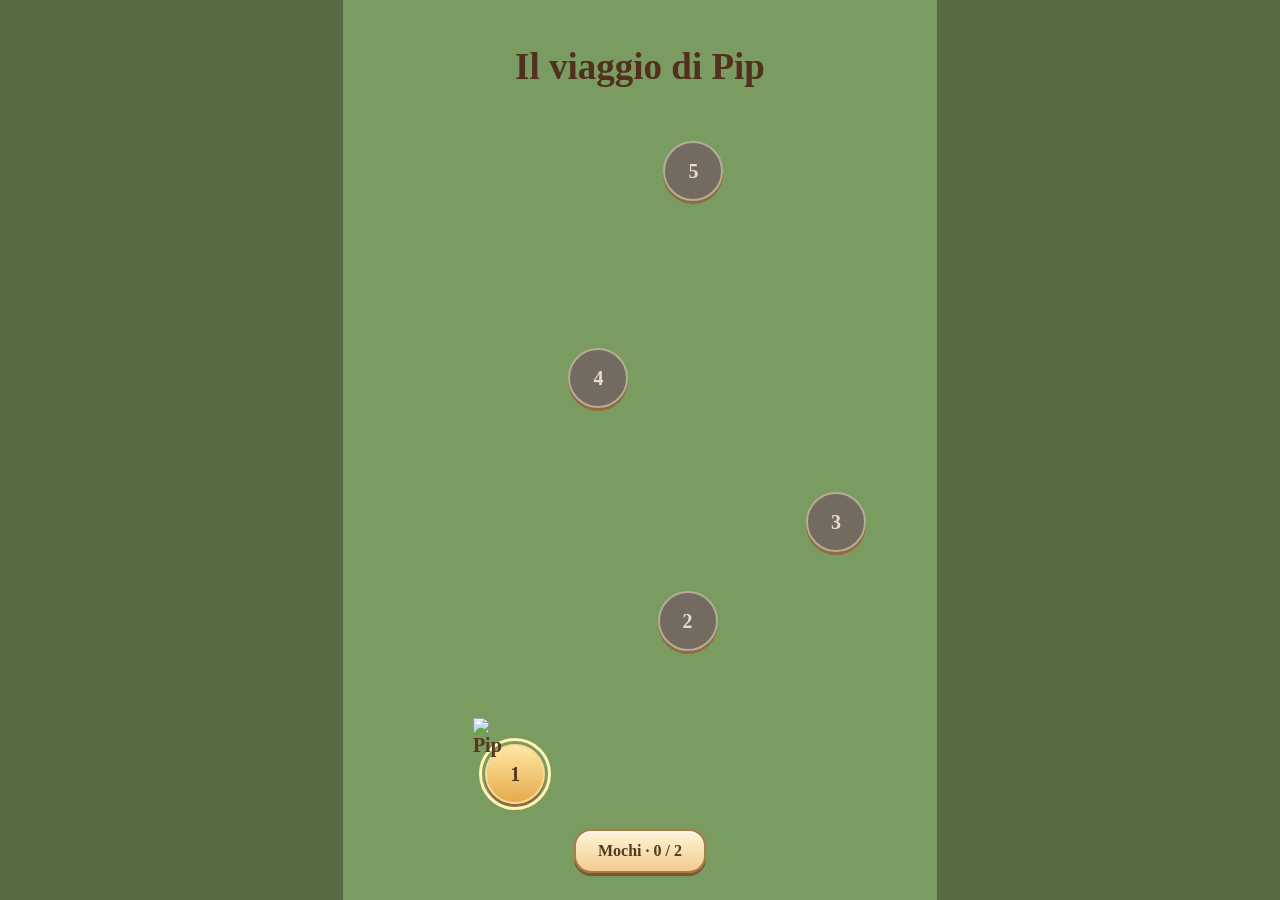
==== radura/index.html @ 98aa0af5 "La radura 0.0.1 – Gli amici di Pip, cinque incontri e aiuti gratuiti" ====
<!doctype html><html lang="it"><head><meta charset="utf-8"><meta name="viewport" content="width=device-width,initial-scale=1,viewport-fit=cover"><title>Mochi Escape · Gli amici di Pip</title><link rel="stylesheet" href="stage.css"></head>
<body><section id="home" aria-label="Schermata principale"><h1>Il viaggio di Pip</h1><div id="trail" aria-label="Livelli del Bosco"></div><button id="album" class="wood">Mochi · <span id="tally"></span></button></section>
<main id="stage" hidden><header><h1 id="stageTitle"></h1><p id="counter"></p><button id="support" class="wood" aria-label="Scegli un amico"></button></header>
<section class="field" aria-label="Il sentiero"><div id="board" role="group" aria-label="Tavoliere di sei righe e sei colonne"></div></section>
<section class="water"><div class="bench"><p id="message" role="status" aria-live="polite"></p><div id="pieces" aria-label="Pezzi disponibili"></div><button id="again" class="wood" hidden></button></div>
<nav id="actions"><button id="hint"><b>✧</b>Indizio</button><button id="restart"><b>↻</b>Riprova</button><button id="leave"><b>⌂</b>Esci</button></nav></section></main>
<dialog id="panel"><h2 id="panelTitle"></h2><div id="panelBody"></div><div id="panelActions"></div></dialog>
<script src="puzzle.js"></script><script src="stage.js"></script></body></html>
---- radura/stage.css ----
*{box-sizing:border-box}html,body{height:100%;margin:0}body{display:grid;place-items:center;background:#586b45 url(assets/sky.webp) center/cover no-repeat;color:#442f22;font-family:Georgia,serif;overscroll-behavior:none}button{font:inherit;color:inherit;cursor:pointer;touch-action:manipulation}button:focus-visible{outline:3px solid #fffbc4;outline-offset:2px}[hidden]{display:none!important}
#stage{width:min(100vw,66dvh);height:100dvh;display:grid;grid-template-rows:minmax(0,355fr) auto minmax(0,719fr);container-type:inline-size;overflow:hidden;isolation:isolate}header,.field,.water{background-size:100% 100%;background-repeat:no-repeat;position:relative}header{background-image:url(assets/sky.webp);display:flex;flex-direction:column;align-items:center;justify-content:center;gap:2px;padding-top:env(safe-area-inset-top)}
h1{width:67%;height:clamp(41px,10dvh,100px);margin:0;display:grid;place-items:center;padding-bottom:1.2dvh;background:url(assets/forestSign.webp) center/100% 100%;font-size:clamp(22px,7.4cqw,50px);line-height:1;color:#51301f}
#counter{margin:0;border-radius:22px;background:#fff0ceeb;padding:.35em .9em;box-shadow:0 2px 3px #64482a38;font-size:clamp(12px,3.6cqw,21px);font-weight:700}
.field{background-image:url(assets/field.webp);aspect-ratio:852/772}#board{position:absolute;left:12.85%;top:9.3%;width:74.3%;aspect-ratio:1;display:grid;grid-template-columns:repeat(6,1fr);grid-template-rows:repeat(6,1fr);gap:2px;touch-action:manipulation}
.cell{appearance:none;border:0;padding:0;border-radius:15%;background:linear-gradient(140deg,#7e9373,#677d5f);box-shadow:inset 0 1px 2px #485d45;position:relative}.cell[data-tile]{background-size:100% 100%;box-shadow:none}.cell.route{background:radial-gradient(ellipse,#e4df8a,#91a674 76%)}.cell.suggest{outline:2px dashed #fff4ab;outline-offset:-3px}.cell.gate{background-image:url(assets/forestGate.webp);background-size:contain;background-position:center;background-repeat:no-repeat}.gate::after{content:'';position:absolute;inset:43% 40%;border-radius:50%;box-shadow:0 0 8px 4px #fff2a4;animation:glow 1.6s ease-in-out infinite alternate}@keyframes glow{to{opacity:.15;transform:scale(.7)}}
#pip{pointer-events:none;position:absolute;z-index:2;object-fit:contain;transform-origin:50% 92%}.walking{transition:left .25s linear,top .25s linear}.water{background-image:url(assets/water.webp)}.bench{position:absolute;left:5%;right:5%;top:24%;height:31%;display:flex;flex-direction:column;align-items:center;justify-content:center;gap:.55dvh}#message{margin:0;min-height:1.2em;text-align:center;font-weight:bold;font-size:clamp(11px,3.55cqw,21px);line-height:1.1}
#pieces{display:flex;width:98%;justify-content:space-around;height:58%}.piece{display:grid;align-items:center;justify-content:center;width:29%;border:1px solid #c8945855;border-radius:16%;background:#fff2c959;padding:0}.piece[aria-pressed=true]{background:#fff4cc;box-shadow:inset 0 0 0 2px #a78446}.piece:disabled{opacity:.3}.shape{display:grid;gap:1px}.unit{width:clamp(11px,4.4cqw,26px);aspect-ratio:1;background-size:100% 100%}
#hint,#restart,#again{border:none;background:url(assets/creamButton.webp) center/100% 100% no-repeat;font-weight:bold;font-size:clamp(13px,3.7cqw,20px);padding:.65em 1.15em}#hint,#restart{position:absolute;bottom:max(6%,env(safe-area-inset-bottom));min-height:40px}#hint{left:15%}#restart{right:15%}#again{margin-top:.4em}
@media(prefers-reduced-motion:reduce){.gate::after{animation:none}.walking{transition:none}}
.water{margin-top:-1px}
body{font-family:Georgia,"Times New Roman",serif}.wood,#actions button{background:linear-gradient(#fff5d8,#f1cc8f);border:2px solid #a77c47;border-radius:17px;box-shadow:inset 0 2px #fff8e8,0 3px #795639;color:#56381f;font-weight:bold}
#home{width:min(100vw,66dvh);height:100dvh;position:relative;isolation:isolate;overflow:hidden;background:#7b9c60 url(assets/journey.webp) center bottom / 125% 230% no-repeat;display:grid;justify-items:center;align-content:start}
#home h1{position:absolute;top:3%;font-size:clamp(20px,6.4vw,37px);white-space:nowrap}
#trail{position:absolute;inset:14% 0 13%}.stop{position:absolute;transform:translate(-50%,-50%);width:clamp(42px,12vw,60px);aspect-ratio:1;border:2px solid #f9d993;border-radius:50%;background:linear-gradient(#ffe7a2,#e6aa4c);color:#57351e;font-weight:bold;box-shadow:0 3px #92693f;font-size:20px}.stop:disabled{color:#e8decb;background:#736a60;border-color:#b6ac98}.stop.current{outline:3px solid #fff3b6;outline-offset:3px}.stop img{position:absolute;right:74%;bottom:5%;height:145%;pointer-events:none}#album{position:absolute;bottom:max(3%,env(safe-area-inset-bottom));padding:11px 22px}
#pieces{height:auto;align-items:center;justify-content:center;gap:5cqw}.piece{width:min(17cqw,9.4dvh);height:auto;aspect-ratio:1;border-radius:22%;border:1.5px solid #bd945b;box-shadow:0 2px #a5794f7a}.unit{width:clamp(10px,4.05cqw,25px)}.bench{top:23%;height:33%}#message:empty{display:none}#message:not(:empty){position:absolute;bottom:105%;background:#fff1d7f5;padding:4px 11px;border-radius:12px;font-size:clamp(12px,3.4cqw,18px);max-width:100%}#actions{position:absolute;left:0;right:0;bottom:max(3%,env(safe-area-inset-bottom));display:flex;gap:4.8cqw;justify-content:center}
#actions button{position:static;padding:2px;width:clamp(45px,min(15cqw,9dvh),72px);aspect-ratio:1;font-size:clamp(11px,3.2cqw,16px);display:grid;place-content:center;justify-items:center;gap:1px}#actions b{font-size:1.6em;line-height:1}
#support{position:absolute;right:2%;top:8%;min-width:42px;min-height:42px;padding:3px;font-size:21px}#support img{width:35px;height:35px;vertical-align:middle}.friend{position:absolute;pointer-events:none;z-index:2;transition:left .25s,top .25s}.enterPortal{animation:enter .34s ease-in forwards}@keyframes enter{to{opacity:0;scale:.25}}
dialog{width:min(88vw,390px);max-height:83dvh;overflow:auto;border:2px solid #b88e57;border-radius:24px;padding:19px;background:linear-gradient(145deg,#fff6df,#f6e1bc);color:#56381f;box-shadow:0 8px 30px #2c251f55}dialog::backdrop{background:#25241e70}dialog h2{text-align:center;margin:0 0 14px;font-size:clamp(18px,5.5vw,26px)}dialog p{line-height:1.35;margin:8px 0;text-align:center}#panelActions{display:flex;justify-content:center;flex-wrap:wrap;gap:8px;margin-top:14px}#panelActions button,#again{padding:9px 14px}.friendCard{width:100%;text-align:left;display:grid;grid-template-columns:66px 1fr;align-items:center;gap:10px;margin:7px 0;padding:7px;background:#fff3d8;border:1px solid #ccac76;border-radius:16px}.friendCard img{width:66px}.friendCard:disabled img{filter:grayscale(.95);opacity:.65}.friendCard strong,.friendCard small{display:block}.friendCard small{margin-top:3px}.friendCard[aria-pressed=true]{outline:2px solid #80975b}
#home{background-size:125% 174%}#trail{inset:0;pointer-events:none}#trail button{pointer-events:auto}
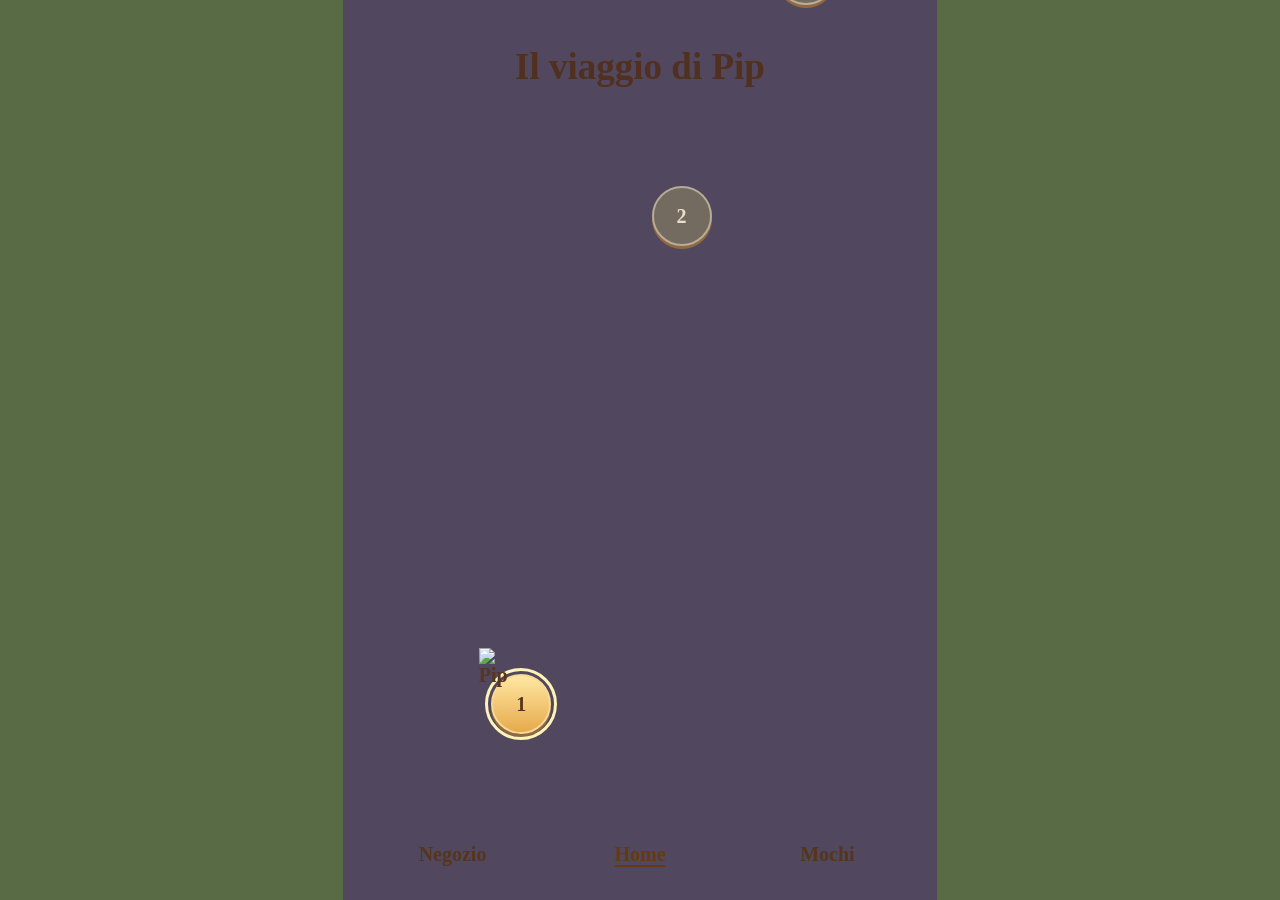
==== commit 5833d767: "Mochi Escape 0.0.2 – tre mondi, collezione, negozio e posa con anteprima touch" ====
--- a/radura/index.html
+++ b/radura/index.html
@@ -1,8 +1,8 @@
 <!doctype html><html lang="it"><head><meta charset="utf-8"><meta name="viewport" content="width=device-width,initial-scale=1,viewport-fit=cover"><title>Mochi Escape · Gli amici di Pip</title><link rel="stylesheet" href="stage.css"></head>
-<body><section id="home" aria-label="Schermata principale"><h1>Il viaggio di Pip</h1><div id="trail" aria-label="Livelli del Bosco"></div><button id="album" class="wood">Mochi · <span id="tally"></span></button></section>
+<body><section id="home" aria-label="Schermata principale"><h1>Il viaggio di Pip</h1><div id="scrollMap" aria-label="Percorso dei tre mondi"><div id="trail"></div></div><section id="room" hidden><h2 id="roomTitle"></h2><div id="roomContent"></div></section><nav id="tabs" aria-label="Menu principale"><button id="shopTab">Negozio</button><button id="homeTab">Home</button><button id="album">Mochi</button></nav></section>
 <main id="stage" hidden><header><h1 id="stageTitle"></h1><p id="counter"></p><button id="support" class="wood" aria-label="Scegli un amico"></button></header>
 <section class="field" aria-label="Il sentiero"><div id="board" role="group" aria-label="Tavoliere di sei righe e sei colonne"></div></section>
 <section class="water"><div class="bench"><p id="message" role="status" aria-live="polite"></p><div id="pieces" aria-label="Pezzi disponibili"></div><button id="again" class="wood" hidden></button></div>
 <nav id="actions"><button id="hint"><b>✧</b>Indizio</button><button id="restart"><b>↻</b>Riprova</button><button id="leave"><b>⌂</b>Esci</button></nav></section></main>
-<dialog id="panel"><h2 id="panelTitle"></h2><div id="panelBody"></div><div id="panelActions"></div></dialog>
+<div id="dragGhost" hidden></div><dialog id="panel"><h2 id="panelTitle"></h2><div id="panelBody"></div><div id="panelActions"></div></dialog>
 <script src="puzzle.js"></script><script src="stage.js"></script></body></html>
--- a/radura/stage.css
+++ b/radura/stage.css
@@ -18,3 +18,23 @@
 #support{position:absolute;right:2%;top:8%;min-width:42px;min-height:42px;padding:3px;font-size:21px}#support img{width:35px;height:35px;vertical-align:middle}.friend{position:absolute;pointer-events:none;z-index:2;transition:left .25s,top .25s}.enterPortal{animation:enter .34s ease-in forwards}@keyframes enter{to{opacity:0;scale:.25}}
 dialog{width:min(88vw,390px);max-height:83dvh;overflow:auto;border:2px solid #b88e57;border-radius:24px;padding:19px;background:linear-gradient(145deg,#fff6df,#f6e1bc);color:#56381f;box-shadow:0 8px 30px #2c251f55}dialog::backdrop{background:#25241e70}dialog h2{text-align:center;margin:0 0 14px;font-size:clamp(18px,5.5vw,26px)}dialog p{line-height:1.35;margin:8px 0;text-align:center}#panelActions{display:flex;justify-content:center;flex-wrap:wrap;gap:8px;margin-top:14px}#panelActions button,#again{padding:9px 14px}.friendCard{width:100%;text-align:left;display:grid;grid-template-columns:66px 1fr;align-items:center;gap:10px;margin:7px 0;padding:7px;background:#fff3d8;border:1px solid #ccac76;border-radius:16px}.friendCard img{width:66px}.friendCard:disabled img{filter:grayscale(.95);opacity:.65}.friendCard strong,.friendCard small{display:block}.friendCard small{margin-top:3px}.friendCard[aria-pressed=true]{outline:2px solid #80975b}
 #home{background-size:125% 174%}#trail{inset:0;pointer-events:none}#trail button{pointer-events:auto}
+#home{background:#51485f url(assets/sky.webp) center/cover}#home h1{z-index:2;pointer-events:none}#scrollMap{position:absolute;inset:0;overflow-y:auto;overflow-x:hidden;overscroll-behavior:contain;scrollbar-width:none}#trail{position:relative;width:100%;height:max(210dvh,300cqw);background:url(assets/journey.webp) center/100% 100% no-repeat}#tabs{position:absolute;z-index:3;bottom:max(1.4dvh,env(safe-area-inset-bottom));inset-inline:3%;display:grid;grid-template-columns:repeat(3,1fr);gap:4px}
+#tabs button,#tabs #album{position:static;min-height:clamp(44px,7.4dvh,66px);padding:4px;background:url(assets/creamButton.webp) center/100% 100% no-repeat;color:#55351c;border:0;box-shadow:none;border-radius:15px;font-weight:bold;font-size:clamp(14px,4vw,20px)}#tabs button[aria-current=page]{filter:sepia(.45) saturate(2);text-decoration:underline;text-underline-offset:4px}
+#room{position:absolute;inset:18% 5% 13%;padding:clamp(12px,3dvh,25px);border-radius:25px;background:linear-gradient(150deg,#fff5deef,#eed8b3f2);box-shadow:0 3px 7px #53442a66;overflow:auto;align-self:start;max-height:68dvh}#room h2{text-align:center;font-size:clamp(16px,4.6vw,24px);margin:0 0 10px}#roomContent p{text-align:center;font-size:14px}#room .friendCard{min-height:clamp(65px,12dvh,105px)}#room .friendCard img{max-height:9.5dvh;object-fit:contain}#roomContent button:disabled{color:#695a4b}
+.skin.honey img,body[data-look=honey] #pip,body[data-look=honey] .current img{filter:sepia(.38) saturate(1.3)}.skin.moon img,body[data-look=moon] #pip,body[data-look=moon] .current img{filter:saturate(.65) hue-rotate(265deg)}
+#pip{left:0;top:0;transform:translate3d(var(--x,0),var(--y,0),0) scaleX(var(--turn,1));will-change:transform}.walking{transition:transform .26s linear}
+#dragGhost{position:fixed;left:0;top:0;pointer-events:none;z-index:10;will-change:transform;opacity:.88}#dragGhost .unit{width:var(--unit)}.cell.preview{outline:2px solid #fff6ad;outline-offset:-2px;box-shadow:inset 0 0 10px #fff6a0}
+#stage:is([data-biome=snow],[data-biome=stars]){background:url(assets/snowScene.webp) center/cover}
+#stage[data-biome=stars]{background-image:url(assets/starsScene.webp)}
+#stage:is([data-biome=snow],[data-biome=stars]) :is(header,.water){background:none}
+#stage[data-biome=snow] .field{background:url(assets/snowFrame.webp) center/90% 100% no-repeat}
+#stage[data-biome=stars] .field{background:url(assets/starsFrame.webp) center/90% 100% no-repeat}
+#stage:is([data-biome=snow],[data-biome=stars]) #board{top:10.4%;width:72%;left:14%;border-radius:8px;background:#3c4357}
+#stage[data-biome=snow] .cell:not([data-tile]){background:linear-gradient(140deg,#727f96,#536078)}
+#stage[data-biome=stars] .cell:not([data-tile]){background:linear-gradient(140deg,#736181,#514664)}
+#stage[data-biome=snow] .cell.gate{background:#5a697d url(assets/snowGate.webp) center/contain no-repeat}
+#stage[data-biome=stars] .cell.gate{background:#564363 url(assets/starsGate.webp) center/contain no-repeat}
+#stage:is([data-biome=snow],[data-biome=stars]) .bench{background:linear-gradient(#fff1d9,#dec19f);border:2px solid #eeddbf;border-radius:18px;box-shadow:0 3px #8d7057}
+#stage[data-biome=snow] .piece .unit{background-image:url(assets/iceTile.webp)!important}
+#stage[data-biome=stars] .piece .unit{background-image:url(assets/starTile.webp)!important}
+@media(prefers-reduced-motion:reduce){#pip.walking,.friend{transition:none}}
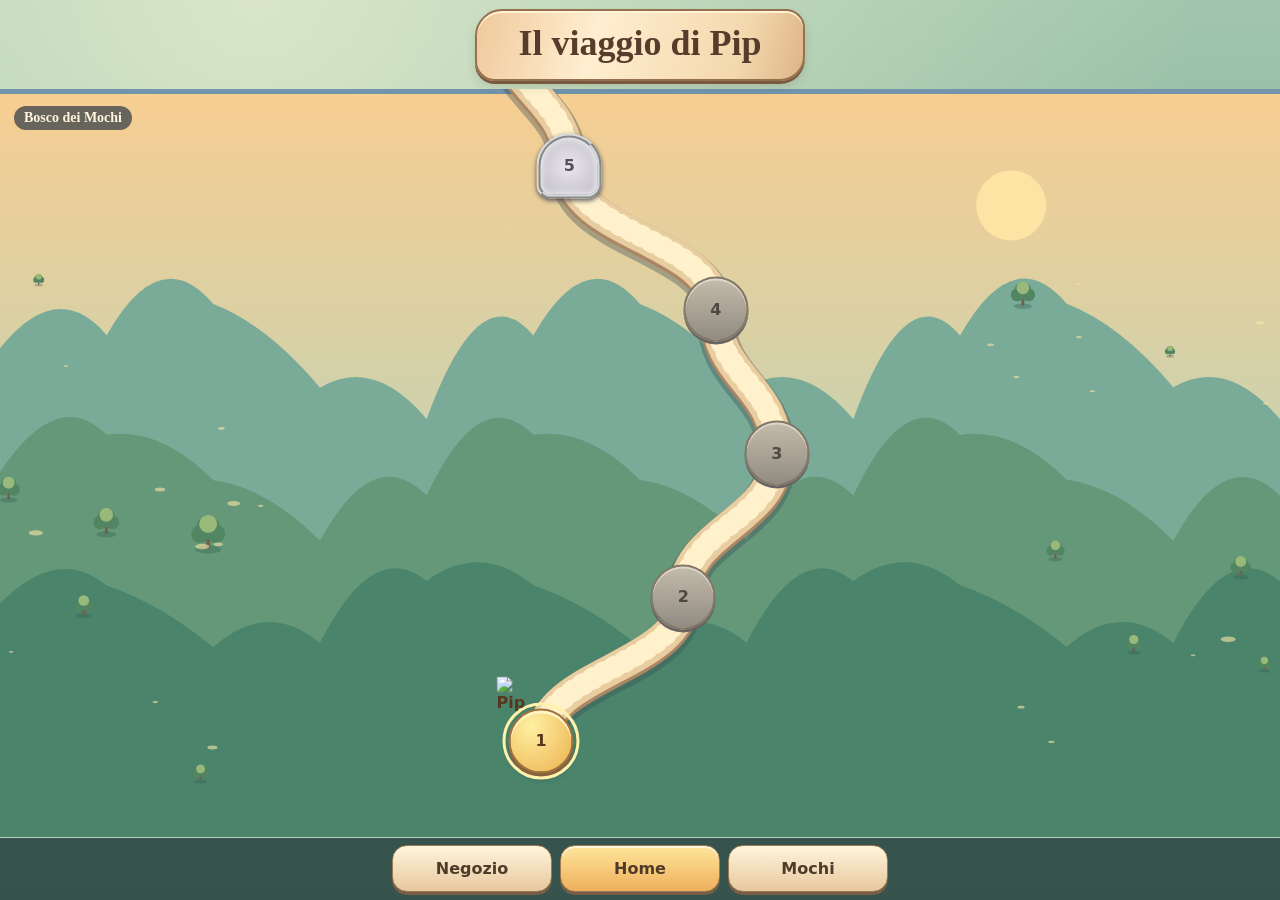
==== commit 71c16086: "Rebuild the journey with responsive terrain, directional turns and result dialogs" ====
--- a/radura/index.html
+++ b/radura/index.html
@@ -1,8 +1,9 @@
 <!doctype html><html lang="it"><head><meta charset="utf-8"><meta name="viewport" content="width=device-width,initial-scale=1,viewport-fit=cover"><title>Mochi Escape · Gli amici di Pip</title><link rel="stylesheet" href="stage.css"></head>
 <body><section id="home" aria-label="Schermata principale"><h1>Il viaggio di Pip</h1><div id="scrollMap" aria-label="Percorso dei tre mondi"><div id="trail"></div></div><section id="room" hidden><h2 id="roomTitle"></h2><div id="roomContent"></div></section><nav id="tabs" aria-label="Menu principale"><button id="shopTab">Negozio</button><button id="homeTab">Home</button><button id="album">Mochi</button></nav></section>
-<main id="stage" hidden><header><h1 id="stageTitle"></h1><p id="counter"></p><button id="support" class="wood" aria-label="Scegli un amico"></button></header>
+<main id="stage" hidden><div id="scene" aria-hidden="true"></div><header><h1 id="stageTitle"></h1><p id="counter"></p><button id="support" class="wood" aria-label="Scegli un amico"></button></header>
 <section class="field" aria-label="Il sentiero"><div id="board" role="group" aria-label="Tavoliere di sei righe e sei colonne"></div></section>
 <section class="water"><div class="bench"><p id="message" role="status" aria-live="polite"></p><div id="pieces" aria-label="Pezzi disponibili"></div><button id="again" class="wood" hidden></button></div>
 <nav id="actions"><button id="hint"><b>✧</b>Indizio</button><button id="restart"><b>↻</b>Riprova</button><button id="leave"><b>⌂</b>Esci</button></nav></section></main>
 <div id="dragGhost" hidden></div><dialog id="panel"><h2 id="panelTitle"></h2><div id="panelBody"></div><div id="panelActions"></div></dialog>
-<script src="puzzle.js"></script><script src="stage.js"></script></body></html>
+<script src="puzzle.js"></script><script src="voyage.js"></script><script src="stage.js"></script></body></html>
+
--- a/radura/stage.css
+++ b/radura/stage.css
@@ -1,40 +1,20 @@
-*{box-sizing:border-box}html,body{height:100%;margin:0}body{display:grid;place-items:center;background:#586b45 url(assets/sky.webp) center/cover no-repeat;color:#442f22;font-family:Georgia,serif;overscroll-behavior:none}button{font:inherit;color:inherit;cursor:pointer;touch-action:manipulation}button:focus-visible{outline:3px solid #fffbc4;outline-offset:2px}[hidden]{display:none!important}
-#stage{width:min(100vw,66dvh);height:100dvh;display:grid;grid-template-rows:minmax(0,355fr) auto minmax(0,719fr);container-type:inline-size;overflow:hidden;isolation:isolate}header,.field,.water{background-size:100% 100%;background-repeat:no-repeat;position:relative}header{background-image:url(assets/sky.webp);display:flex;flex-direction:column;align-items:center;justify-content:center;gap:2px;padding-top:env(safe-area-inset-top)}
-h1{width:67%;height:clamp(41px,10dvh,100px);margin:0;display:grid;place-items:center;padding-bottom:1.2dvh;background:url(assets/forestSign.webp) center/100% 100%;font-size:clamp(22px,7.4cqw,50px);line-height:1;color:#51301f}
-#counter{margin:0;border-radius:22px;background:#fff0ceeb;padding:.35em .9em;box-shadow:0 2px 3px #64482a38;font-size:clamp(12px,3.6cqw,21px);font-weight:700}
-.field{background-image:url(assets/field.webp);aspect-ratio:852/772}#board{position:absolute;left:12.85%;top:9.3%;width:74.3%;aspect-ratio:1;display:grid;grid-template-columns:repeat(6,1fr);grid-template-rows:repeat(6,1fr);gap:2px;touch-action:manipulation}
-.cell{appearance:none;border:0;padding:0;border-radius:15%;background:linear-gradient(140deg,#7e9373,#677d5f);box-shadow:inset 0 1px 2px #485d45;position:relative}.cell[data-tile]{background-size:100% 100%;box-shadow:none}.cell.route{background:radial-gradient(ellipse,#e4df8a,#91a674 76%)}.cell.suggest{outline:2px dashed #fff4ab;outline-offset:-3px}.cell.gate{background-image:url(assets/forestGate.webp);background-size:contain;background-position:center;background-repeat:no-repeat}.gate::after{content:'';position:absolute;inset:43% 40%;border-radius:50%;box-shadow:0 0 8px 4px #fff2a4;animation:glow 1.6s ease-in-out infinite alternate}@keyframes glow{to{opacity:.15;transform:scale(.7)}}
-#pip{pointer-events:none;position:absolute;z-index:2;object-fit:contain;transform-origin:50% 92%}.walking{transition:left .25s linear,top .25s linear}.water{background-image:url(assets/water.webp)}.bench{position:absolute;left:5%;right:5%;top:24%;height:31%;display:flex;flex-direction:column;align-items:center;justify-content:center;gap:.55dvh}#message{margin:0;min-height:1.2em;text-align:center;font-weight:bold;font-size:clamp(11px,3.55cqw,21px);line-height:1.1}
-#pieces{display:flex;width:98%;justify-content:space-around;height:58%}.piece{display:grid;align-items:center;justify-content:center;width:29%;border:1px solid #c8945855;border-radius:16%;background:#fff2c959;padding:0}.piece[aria-pressed=true]{background:#fff4cc;box-shadow:inset 0 0 0 2px #a78446}.piece:disabled{opacity:.3}.shape{display:grid;gap:1px}.unit{width:clamp(11px,4.4cqw,26px);aspect-ratio:1;background-size:100% 100%}
-#hint,#restart,#again{border:none;background:url(assets/creamButton.webp) center/100% 100% no-repeat;font-weight:bold;font-size:clamp(13px,3.7cqw,20px);padding:.65em 1.15em}#hint,#restart{position:absolute;bottom:max(6%,env(safe-area-inset-bottom));min-height:40px}#hint{left:15%}#restart{right:15%}#again{margin-top:.4em}
-@media(prefers-reduced-motion:reduce){.gate::after{animation:none}.walking{transition:none}}
-.water{margin-top:-1px}
-body{font-family:Georgia,"Times New Roman",serif}.wood,#actions button{background:linear-gradient(#fff5d8,#f1cc8f);border:2px solid #a77c47;border-radius:17px;box-shadow:inset 0 2px #fff8e8,0 3px #795639;color:#56381f;font-weight:bold}
-#home{width:min(100vw,66dvh);height:100dvh;position:relative;isolation:isolate;overflow:hidden;background:#7b9c60 url(assets/journey.webp) center bottom / 125% 230% no-repeat;display:grid;justify-items:center;align-content:start}
-#home h1{position:absolute;top:3%;font-size:clamp(20px,6.4vw,37px);white-space:nowrap}
-#trail{position:absolute;inset:14% 0 13%}.stop{position:absolute;transform:translate(-50%,-50%);width:clamp(42px,12vw,60px);aspect-ratio:1;border:2px solid #f9d993;border-radius:50%;background:linear-gradient(#ffe7a2,#e6aa4c);color:#57351e;font-weight:bold;box-shadow:0 3px #92693f;font-size:20px}.stop:disabled{color:#e8decb;background:#736a60;border-color:#b6ac98}.stop.current{outline:3px solid #fff3b6;outline-offset:3px}.stop img{position:absolute;right:74%;bottom:5%;height:145%;pointer-events:none}#album{position:absolute;bottom:max(3%,env(safe-area-inset-bottom));padding:11px 22px}
-#pieces{height:auto;align-items:center;justify-content:center;gap:5cqw}.piece{width:min(17cqw,9.4dvh);height:auto;aspect-ratio:1;border-radius:22%;border:1.5px solid #bd945b;box-shadow:0 2px #a5794f7a}.unit{width:clamp(10px,4.05cqw,25px)}.bench{top:23%;height:33%}#message:empty{display:none}#message:not(:empty){position:absolute;bottom:105%;background:#fff1d7f5;padding:4px 11px;border-radius:12px;font-size:clamp(12px,3.4cqw,18px);max-width:100%}#actions{position:absolute;left:0;right:0;bottom:max(3%,env(safe-area-inset-bottom));display:flex;gap:4.8cqw;justify-content:center}
-#actions button{position:static;padding:2px;width:clamp(45px,min(15cqw,9dvh),72px);aspect-ratio:1;font-size:clamp(11px,3.2cqw,16px);display:grid;place-content:center;justify-items:center;gap:1px}#actions b{font-size:1.6em;line-height:1}
-#support{position:absolute;right:2%;top:8%;min-width:42px;min-height:42px;padding:3px;font-size:21px}#support img{width:35px;height:35px;vertical-align:middle}.friend{position:absolute;pointer-events:none;z-index:2;transition:left .25s,top .25s}.enterPortal{animation:enter .34s ease-in forwards}@keyframes enter{to{opacity:0;scale:.25}}
-dialog{width:min(88vw,390px);max-height:83dvh;overflow:auto;border:2px solid #b88e57;border-radius:24px;padding:19px;background:linear-gradient(145deg,#fff6df,#f6e1bc);color:#56381f;box-shadow:0 8px 30px #2c251f55}dialog::backdrop{background:#25241e70}dialog h2{text-align:center;margin:0 0 14px;font-size:clamp(18px,5.5vw,26px)}dialog p{line-height:1.35;margin:8px 0;text-align:center}#panelActions{display:flex;justify-content:center;flex-wrap:wrap;gap:8px;margin-top:14px}#panelActions button,#again{padding:9px 14px}.friendCard{width:100%;text-align:left;display:grid;grid-template-columns:66px 1fr;align-items:center;gap:10px;margin:7px 0;padding:7px;background:#fff3d8;border:1px solid #ccac76;border-radius:16px}.friendCard img{width:66px}.friendCard:disabled img{filter:grayscale(.95);opacity:.65}.friendCard strong,.friendCard small{display:block}.friendCard small{margin-top:3px}.friendCard[aria-pressed=true]{outline:2px solid #80975b}
-#home{background-size:125% 174%}#trail{inset:0;pointer-events:none}#trail button{pointer-events:auto}
-#home{background:#51485f url(assets/sky.webp) center/cover}#home h1{z-index:2;pointer-events:none}#scrollMap{position:absolute;inset:0;overflow-y:auto;overflow-x:hidden;overscroll-behavior:contain;scrollbar-width:none}#trail{position:relative;width:100%;height:max(210dvh,300cqw);background:url(assets/journey.webp) center/100% 100% no-repeat}#tabs{position:absolute;z-index:3;bottom:max(1.4dvh,env(safe-area-inset-bottom));inset-inline:3%;display:grid;grid-template-columns:repeat(3,1fr);gap:4px}
-#tabs button,#tabs #album{position:static;min-height:clamp(44px,7.4dvh,66px);padding:4px;background:url(assets/creamButton.webp) center/100% 100% no-repeat;color:#55351c;border:0;box-shadow:none;border-radius:15px;font-weight:bold;font-size:clamp(14px,4vw,20px)}#tabs button[aria-current=page]{filter:sepia(.45) saturate(2);text-decoration:underline;text-underline-offset:4px}
-#room{position:absolute;inset:18% 5% 13%;padding:clamp(12px,3dvh,25px);border-radius:25px;background:linear-gradient(150deg,#fff5deef,#eed8b3f2);box-shadow:0 3px 7px #53442a66;overflow:auto;align-self:start;max-height:68dvh}#room h2{text-align:center;font-size:clamp(16px,4.6vw,24px);margin:0 0 10px}#roomContent p{text-align:center;font-size:14px}#room .friendCard{min-height:clamp(65px,12dvh,105px)}#room .friendCard img{max-height:9.5dvh;object-fit:contain}#roomContent button:disabled{color:#695a4b}
-.skin.honey img,body[data-look=honey] #pip,body[data-look=honey] .current img{filter:sepia(.38) saturate(1.3)}.skin.moon img,body[data-look=moon] #pip,body[data-look=moon] .current img{filter:saturate(.65) hue-rotate(265deg)}
-#pip{left:0;top:0;transform:translate3d(var(--x,0),var(--y,0),0) scaleX(var(--turn,1));will-change:transform}.walking{transition:transform .26s linear}
-#dragGhost{position:fixed;left:0;top:0;pointer-events:none;z-index:10;will-change:transform;opacity:.88}#dragGhost .unit{width:var(--unit)}.cell.preview{outline:2px solid #fff6ad;outline-offset:-2px;box-shadow:inset 0 0 10px #fff6a0}
-#stage:is([data-biome=snow],[data-biome=stars]){background:url(assets/snowScene.webp) center/cover}
-#stage[data-biome=stars]{background-image:url(assets/starsScene.webp)}
-#stage:is([data-biome=snow],[data-biome=stars]) :is(header,.water){background:none}
-#stage[data-biome=snow] .field{background:url(assets/snowFrame.webp) center/90% 100% no-repeat}
-#stage[data-biome=stars] .field{background:url(assets/starsFrame.webp) center/90% 100% no-repeat}
-#stage:is([data-biome=snow],[data-biome=stars]) #board{top:10.4%;width:72%;left:14%;border-radius:8px;background:#3c4357}
-#stage[data-biome=snow] .cell:not([data-tile]){background:linear-gradient(140deg,#727f96,#536078)}
-#stage[data-biome=stars] .cell:not([data-tile]){background:linear-gradient(140deg,#736181,#514664)}
-#stage[data-biome=snow] .cell.gate{background:#5a697d url(assets/snowGate.webp) center/contain no-repeat}
-#stage[data-biome=stars] .cell.gate{background:#564363 url(assets/starsGate.webp) center/contain no-repeat}
-#stage:is([data-biome=snow],[data-biome=stars]) .bench{background:linear-gradient(#fff1d9,#dec19f);border:2px solid #eeddbf;border-radius:18px;box-shadow:0 3px #8d7057}
-#stage[data-biome=snow] .piece .unit{background-image:url(assets/iceTile.webp)!important}
-#stage[data-biome=stars] .piece .unit{background-image:url(assets/starTile.webp)!important}
-@media(prefers-reduced-motion:reduce){#pip.walking,.friend{transition:none}}
+*{box-sizing:border-box}html,body{margin:0;height:100%;overscroll-behavior:none}body{color:#342f32;font:600 16px/1.25 "Trebuchet MS",system-ui,sans-serif;background:#455a55}button{font:inherit;color:inherit;cursor:pointer;touch-action:manipulation}button:focus-visible{outline:3px solid #197b85;outline-offset:2px}[hidden]{display:none!important}button:disabled{cursor:default}
+#home,#stage{position:relative;isolation:isolate;height:100dvh;width:100%;overflow:hidden}#home{display:grid;grid-template-rows:auto minmax(0,1fr) auto;background:radial-gradient(ellipse at 20% 0,#d9e6c8,transparent 65%),linear-gradient(#a1c6ad,#5d917c)}
+h1,h2,p{margin:0}h1,h2{font-family:Georgia,serif;line-height:1.08}#home>h1,#stage h1{position:relative;z-index:1;justify-self:center;max-width:82vw;margin:max(9px,env(safe-area-inset-top)) auto 8px;padding:.36em 1.15em .44em;text-align:center;background:linear-gradient(105deg,#efc99c,#ffeed0 36%,#f3d8ad 80%,#deb487);border:2px solid #96714e;border-radius:27px 19px 25px 20px;box-shadow:inset 0 2px #fff2d5,0 3px #795a40,0 6px 10px #443c3026;color:#573c2b;font-size:clamp(21px,5.6vmin,36px)}
+#scrollMap{overflow:auto;scrollbar-width:none;overscroll-behavior:contain}#trail{height:max(1760px,245dvh);position:relative;isolation:isolate}.geography,.land,.road,.zone{position:absolute;inset:0;pointer-events:none}.zone{bottom:auto;overflow:hidden}.road{width:100%;height:100%}.region{position:absolute;top:12px;left:14px;background:#273443ae;color:#fff4dc;padding:4px 10px;border-radius:12px;font:700 14px Georgia}
+.stop{position:absolute;z-index:1;transform:translate(-50%,-50%);width:clamp(46px,12vmin,65px);aspect-ratio:1;border:2px solid #a0723e;border-radius:50%;box-shadow:inset 0 3px #fff5c9,0 4px #89613d,0 6px 6px #38404755;background:radial-gradient(at 35% 25%,#fff0a3,#ecb14e);font-weight:900;color:#58371e}.stop:disabled{background:linear-gradient(#c3bbaa,#928b82);color:#4f4944;border-color:#817869;box-shadow:inset 0 2px #ded8c9,0 3px #696463}.stop.current{outline:3px solid #fff3ab;outline-offset:3px}.stop img{position:absolute;right:76%;bottom:6%;height:150%;pointer-events:none}
+#tabs,#actions,#panelActions{display:flex;justify-content:center;gap:8px}#tabs{padding:7px max(10px,env(safe-area-inset-left)) max(8px,env(safe-area-inset-bottom));background:#344f4bf0;border-top:1px solid #b7cdb7}
+.wood,#tabs button,#actions button,#again{border:1.5px solid #9d7953;border-radius:15px;background:linear-gradient(#fff5db,#e8c89f);box-shadow:inset 0 2px #fff6e0,0 3px #795e45;color:#503b2a;font-weight:800;padding:9px 13px}
+#tabs button{flex:1;max-width:160px;min-height:47px}#tabs button[aria-current=page],#panelActions button:last-child{background:linear-gradient(#ffe59b,#eeb05c)}
+#room{overflow:auto;width:min(100%,620px);margin:auto;align-self:center;max-height:100%;padding:12px 16px 20px}#roomTitle{text-align:center;margin:0 0 14px;color:#233d35;font-size:clamp(17px,4.5vmin,24px)}#roomContent{display:grid;gap:10px}#home[data-tab=mochi] #roomContent{grid-template-columns:repeat(2,minmax(0,1fr))}.friendCard{width:100%;min-width:0;border:2px solid #c6a776;border-radius:19px;background:linear-gradient(140deg,#fff6dc,#efd8b2);box-shadow:inset 0 2px #fff9e9,0 3px #977a58;display:flex;align-items:center;gap:10px;padding:8px;text-align:left}.friendCard[aria-pressed=true]{border-color:#4f8760}.friendCard:disabled{color:#615954}.friendCard:disabled img{filter:saturate(.6)}.friendCard img{width:clamp(53px,15vmin,92px);aspect-ratio:1;object-fit:contain}.friendCard span{min-width:0}.friendCard strong,.friendCard small{display:block}.friendCard small{font-size:clamp(12px,3.2vmin,15px);line-height:1.25;margin-top:3px}.portraitCard{flex-direction:column;text-align:center;gap:2px}.portraitCard img{width:clamp(60px,18vmin,110px)}.skin img{border-radius:13px;object-fit:cover}.skin small{color:#644323}#home[data-tab=shop]{background:linear-gradient(145deg,#f4d4a5,#ceb18b 52%,#ad896b)}
+#stage{--earth:#6b8867;--edge:#ac895c;--border:#74553a;display:grid;grid-template-rows:minmax(65px,.95fr) auto minmax(120px,1.6fr);justify-items:center;padding-bottom:env(safe-area-inset-bottom)}#scene{position:absolute;inset:0;z-index:-1}#stage[data-biome=snow]{--earth:#79889b;--edge:#dde9ef;--border:#657688}#stage[data-biome=stars]{--earth:#695c79;--edge:#9f8fc1;--border:#533e64}header{position:relative;width:min(100%,640px);display:grid;place-content:center;justify-items:center;gap:4px}#stage h1{font-size:clamp(18px,5vmin,30px);max-width:70vw;margin:0;padding:.28em .9em}#counter,#message:not(:empty){background:#fff3dae8;border-radius:20px;font-size:clamp(12px,3.3vmin,17px);padding:4px 12px;box-shadow:0 2px 4px #39433822}#support{position:absolute;right:3%;top:50%;transform:translateY(-50%);width:44px;height:44px;padding:3px}#support img{width:100%;height:100%;object-fit:contain}
+.field{width:min(90vw,49dvh,570px);aspect-ratio:1;display:grid;padding:clamp(7px,2vmin,14px);border:3px solid var(--border);border-radius:6%;background:linear-gradient(125deg,#fff7d6,var(--edge) 19%,var(--border) 54%,var(--edge));box-shadow:inset 0 2px #f8efd4,0 5px var(--border),0 10px 13px #3b304449}
+#board{position:relative;display:grid;grid-template:repeat(6,minmax(0,1fr))/repeat(6,minmax(0,1fr));gap:2px;padding:0;border-radius:4%;background:var(--border)}.cell{position:relative;min-width:0;min-height:0;padding:0;border:0;border-radius:18%;background:var(--earth);box-shadow:inset 1px 2px 4px #26303b55}.cell[data-tile],.unit{background:linear-gradient(145deg,#fffae777,transparent 52%),var(--pigment);box-shadow:inset 0 2px #fff6,inset 0 -3px #48374040,0 1px 1px #463c3b80}.cell[data-tile]::after,.unit::after{content:attr(data-symbol);font:bold clamp(18px,5.7vmin,35px) Georgia;color:#fff5d3;text-shadow:0 1px 2px #6a4c5d7a}.gate::before{content:'';position:absolute;inset:8% 16% 5%;border-radius:50% 50% 27% 27%;border:4px solid #cfb985;background:radial-gradient(ellipse,#ffeeb3,#da94df 50%,#784d9a 76%);box-shadow:0 0 8px #fff0a0,inset 0 0 6px white;animation:glow 1.8s infinite alternate}.gate::after{content:'✧';position:absolute;inset:20% 0;color:white;font-size:1.4em}@keyframes glow{to{filter:brightness(1.18)}}.cell.suggest,.cell.preview{outline:2px solid #fff9a0;outline-offset:-3px}.cell.route{background:#b3bea0}
+#pip,.friend{position:absolute;left:0;top:0;pointer-events:none;z-index:2;aspect-ratio:1;object-fit:contain}#pip{translate:var(--x) var(--y);transform:scaleX(var(--turn,1));will-change:transform}#pip.walking{transition:translate .26s linear}.friend{transition:left .26s linear,top .26s linear}.enterPortal{animation:fade .34s forwards}@keyframes fade{to{opacity:0}}
+.water{width:min(94%,600px);display:flex;flex-direction:column;justify-content:space-evenly;align-items:center;min-height:0}.bench{position:relative;width:100%;display:grid;justify-items:center;gap:4px}#message:empty{display:none}#message:not(:empty){font-size:clamp(11px,2.9vmin,16px);text-align:center}#pieces{display:flex;justify-content:center;gap:clamp(7px,3vw,22px);background:#ead5b0;border:2px solid #ac8c63;box-shadow:inset 0 2px #fff0cf,0 3px #856b51;border-radius:18px;padding:5px 8px}.piece{width:clamp(44px,min(18vw,10dvh),88px);aspect-ratio:1;padding:2px;display:grid;place-items:center;background:#fff1d4;border:1px solid #d2b68a;border-radius:16px;touch-action:none}.piece[aria-pressed=true]{outline:2px solid #76905d;outline-offset:-2px}.piece:disabled{opacity:.5}.shape{display:grid;gap:1px}.unit{display:grid;place-items:center;width:clamp(10px,3.6vmin,21px);aspect-ratio:1;border-radius:22%}.unit::after{font-size:.58em}#dragGhost{position:fixed;left:0;top:0;pointer-events:none;z-index:9;will-change:transform;opacity:.88}#dragGhost .unit{width:var(--unit)}
+#actions button{min-width:clamp(48px,12vmin,75px);aspect-ratio:1;padding:3px;font-size:clamp(11px,2.7vmin,15px)}#actions b{display:block;font-size:1.5em}.wood:active,#tabs button:active,#actions button:active{translate:0 2px}
+dialog{width:min(90vw,375px);max-height:82dvh;overflow:auto;border:2px solid #af8d60;border-radius:22px;padding:20px;background:linear-gradient(#fff5dd,#f0dab7);color:#4e3727;box-shadow:0 10px 40px #2228;text-align:center}dialog::backdrop{background:#222a37a6}dialog h2{margin-bottom:10px}#panelBody .friendCard{margin:7px 0}#panelActions{margin-top:16px;flex-wrap:wrap}#panelBody>img{display:block;margin:0 auto;width:min(19vw,82px);aspect-ratio:1;object-fit:contain}#panelBody p{margin:6px 0}
+@media(max-height:500px){#stage{grid-template-columns:1fr 1fr;grid-template-rows:auto 1fr;align-items:center}#stage header{grid-column:1/-1}.field{width:min(45vw,66dvh)}#home[data-tab=mochi] #roomContent{grid-template-columns:repeat(4,minmax(0,1fr))}.water{height:100%}#room{align-self:start}}
+@media(prefers-reduced-motion:reduce){*,*::before{animation-duration:.001s!important;transition-duration:0s!important}}
+
+.stop.cleared::after{content:'★';position:absolute;right:-5px;bottom:-3px;font-size:17px;color:#ffe499;text-shadow:0 1px 3px #684526}.stop.crossing{border-radius:50% 50% 22% 22%;border:4px ridge #d2dbe2;background:radial-gradient(ellipse,#f1e3fb,#c2b8da);box-shadow:inset 0 0 7px #fff,0 2px 5px #4c4c6e}.stop.crossing:disabled{filter:saturate(.3);color:#555065}.stop.crossing:not(:disabled){animation:glow 2s infinite alternate}.gate{overflow:visible}.gate::after{animation:sparks 1.8s ease-out infinite}@keyframes sparks{0%{translate:0 10%;opacity:0}30%{opacity:1}100%{translate:0 -35%;opacity:0}}
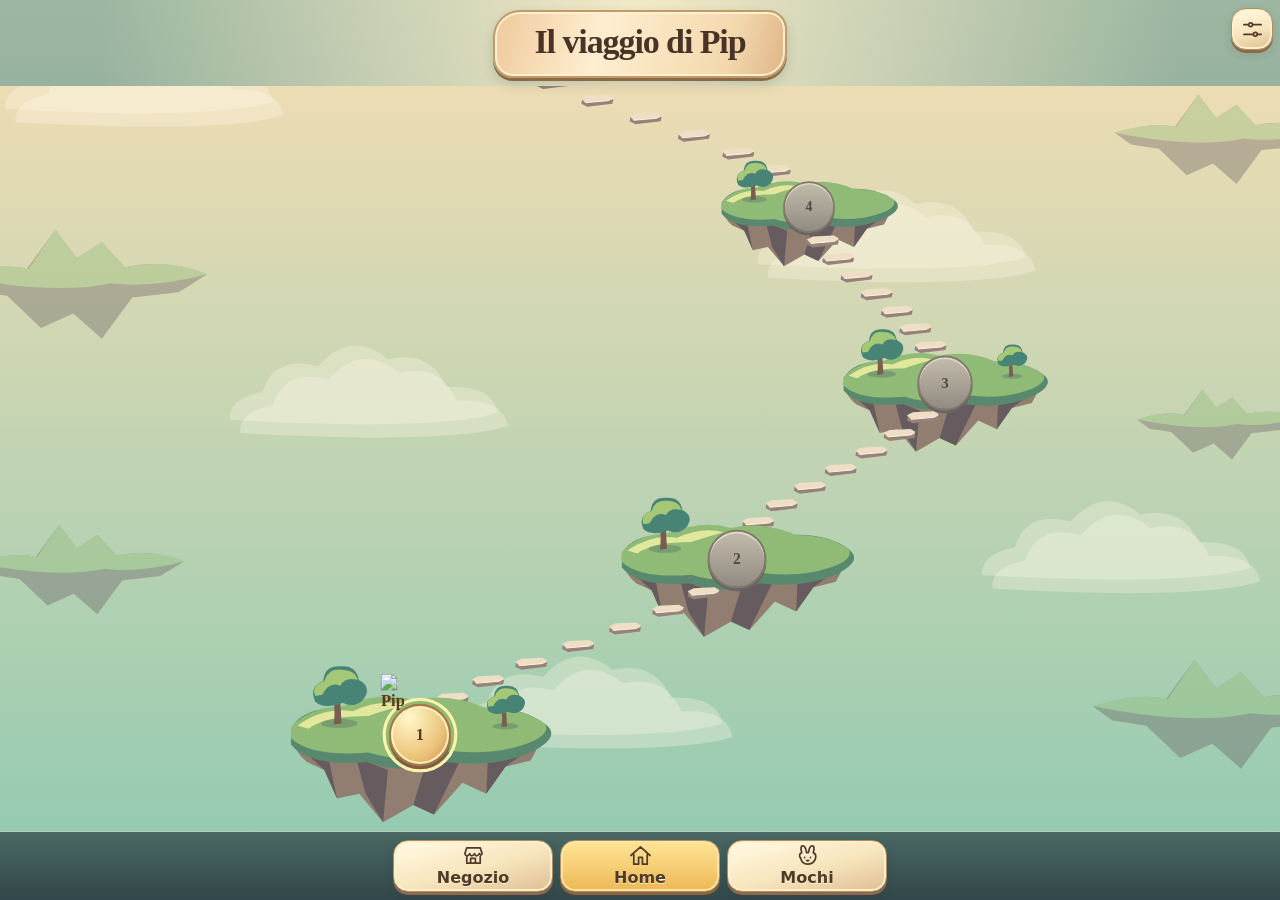
==== commit 3c988967: "Render a continuous archipelago and add enamel controls, sound and touch feedback" ====
--- a/radura/index.html
+++ b/radura/index.html
@@ -1,9 +1,9 @@
-<!doctype html><html lang="it"><head><meta charset="utf-8"><meta name="viewport" content="width=device-width,initial-scale=1,viewport-fit=cover"><title>Mochi Escape · Gli amici di Pip</title><link rel="stylesheet" href="stage.css"></head>
-<body><section id="home" aria-label="Schermata principale"><h1>Il viaggio di Pip</h1><div id="scrollMap" aria-label="Percorso dei tre mondi"><div id="trail"></div></div><section id="room" hidden><h2 id="roomTitle"></h2><div id="roomContent"></div></section><nav id="tabs" aria-label="Menu principale"><button id="shopTab">Negozio</button><button id="homeTab">Home</button><button id="album">Mochi</button></nav></section>
+<!doctype html><html lang="it"><head><meta charset="utf-8"><meta name="viewport" content="width=device-width,initial-scale=1,viewport-fit=cover"><title>Mochi Escape · Gli amici di Pip</title><link rel="stylesheet" href="stage.css"><link rel="stylesheet" href="finish.css"></head>
+<body><section id="home" aria-label="Schermata principale"><h1>Il viaggio di Pip</h1><button class="wood" id="preferences" aria-label="Suoni e vibrazione"><svg class="emblem" viewBox="0 0 24 24" aria-hidden="true"><path d="M3 7h5m4 0h9M3 17h10m4 0h4M12 7a2 2 0 11-4 0 2 2 0 014 0Zm5 10a2 2 0 11-4 0 2 2 0 014 0Z"/></svg></button><div id="scrollMap" aria-label="Percorso dei tre mondi"><div id="trail"></div></div><section id="room" hidden><h2 id="roomTitle"></h2><div id="roomContent"></div></section><nav id="tabs" aria-label="Menu principale"><button id="shopTab"><svg class="emblem" viewBox="0 0 24 24" aria-hidden="true"><path d="M3 10l2-6h14l2 6M3 10q2 5 5 0 2 5 5 0 2 5 5 0 2 3 3 0M5 13v7h14v-7M9 20v-5h5v5"/></svg>Negozio</button><button id="homeTab"><svg class="emblem" viewBox="0 0 24 24" aria-hidden="true"><path d="M2 12l10-9 10 9M5 11v10h5v-7h4v7h5V11"/></svg>Home</button><button id="album"><svg class="emblem" viewBox="0 0 24 24" aria-hidden="true"><path d="M5 15q-3-4 1-6-2-7 1-7 3 0 4 7h2q1-7 4-7 3 0 1 7 4 2 2 7-2 5-8 5-6 0-7-6ZM9 14h.1m6 0h.1m-4 3q1 1 2 0"/></svg>Mochi</button></nav></section>
 <main id="stage" hidden><div id="scene" aria-hidden="true"></div><header><h1 id="stageTitle"></h1><p id="counter"></p><button id="support" class="wood" aria-label="Scegli un amico"></button></header>
 <section class="field" aria-label="Il sentiero"><div id="board" role="group" aria-label="Tavoliere di sei righe e sei colonne"></div></section>
 <section class="water"><div class="bench"><p id="message" role="status" aria-live="polite"></p><div id="pieces" aria-label="Pezzi disponibili"></div><button id="again" class="wood" hidden></button></div>
-<nav id="actions"><button id="hint"><b>✧</b>Indizio</button><button id="restart"><b>↻</b>Riprova</button><button id="leave"><b>⌂</b>Esci</button></nav></section></main>
+<nav id="actions"><button id="hint"><svg class="emblem" viewBox="0 0 24 24" aria-hidden="true"><path d="M8 15a7 7 0 118 0l-1 3H9ZM10 21h4M12 7q-3 0-3 3"/></svg>Indizio</button><button id="restart"><svg class="emblem" viewBox="0 0 24 24" aria-hidden="true"><path d="M4 5v6h6M4 11a8 8 0 111 7"/></svg>Riprova</button><button id="leave"><svg class="emblem" viewBox="0 0 24 24" aria-hidden="true"><path d="M10 4H4v16h6m4-13 5 5-5 5m-6-5h11"/></svg>Esci</button></nav></section></main>
 <div id="dragGhost" hidden></div><dialog id="panel"><h2 id="panelTitle"></h2><div id="panelBody"></div><div id="panelActions"></div></dialog>
-<script src="puzzle.js"></script><script src="voyage.js"></script><script src="stage.js"></script></body></html>
-
+<script src="puzzle.js"></script><script src="voyage.js"></script><script src="archipelago.js"></script><script src="feedback.js"></script><script src="stage.js"></script></body></html>
+
--- a/radura/finish.css
+++ b/radura/finish.css
@@ -0,0 +1,29 @@
+/* Painted enamel, parchment and stained wood share a warm edge light. */
+#home{background:radial-gradient(ellipse at 50% 0,#f3e9c6,transparent 60%),linear-gradient(#9cb6a1,#688e83)}
+#home>h1,#stage h1{letter-spacing:-.032em;color:#483326;border-color:#c09b68;box-shadow:inset 0 0 0 2px #fff1cf,0 3px #8c6a48,0 6px 12px #344b4433}
+#home>h1{margin-top:max(10px,env(safe-area-inset-top));font-size:clamp(21px,5.3vmin,34px)}
+#preferences{position:absolute;z-index:3;right:max(7px,env(safe-area-inset-right));top:max(8px,env(safe-area-inset-top));width:42px;height:42px;padding:8px}
+#scrollMap{overflow-anchor:none;background:#accab7}#trail{height:max(2050px,295dvh)}
+.stop{width:clamp(44px,11vmin,60px);translate:-50% -50%;transform:scale(var(--depth,1));background:radial-gradient(at 32% 20%,#fff9ca,#ecc279 62%,#c78c50);border:2px solid #a67748;box-shadow:inset 0 0 0 2px #fff1bc,0 3px #845b42;font-family:Georgia,serif}.stop.crossing{width:44px;border-radius:45%;border-width:2px}
+#tabs{background:linear-gradient(#4a6864,#314749);gap:7px;padding-top:8px}#tabs button,#actions button,.wood{border-color:#b18e62;background:linear-gradient(165deg,#fff8df 8%,#f7e5bd 54%,#dfbe92);box-shadow:inset 0 0 0 2px #fff0c9,0 3px #8f694c,0 4px 8px #342f3826;text-shadow:0 1px #fff3ce;font-size:clamp(12px,3vmin,16px)}
+#tabs button{display:grid;justify-items:center;align-content:center;gap:1px;min-height:49px;padding:3px 10px}#tabs button[aria-current=page]{background:linear-gradient(#ffe597,#edb855);box-shadow:inset 0 0 0 2px #ffe5a5,0 3px #90643a}
+.emblem{display:block;width:23px;height:23px;fill:none;stroke:currentColor;stroke-width:1.8;stroke-linecap:round;stroke-linejoin:round;margin:auto}
+.cell[data-tile],.unit{background:radial-gradient(ellipse at 34% 10%,#fff9 0%,transparent 48%),linear-gradient(150deg,transparent 35%,#45345338),var(--pigment);box-shadow:inset 0 2px 1px #fffc,inset 0 -3px 2px #4939505e,0 1px 2px #31233470}
+.cell[data-tile]::after,.unit::after{content:'';position:absolute;inset:21%;background:linear-gradient(145deg,#fffce8,#ffe8a7);mask:var(--stamp) center/contain no-repeat;-webkit-mask:var(--stamp) center/contain no-repeat}.unit{position:relative}
+.piece{background:linear-gradient(145deg,#fff7df,#efddbd);box-shadow:inset 0 1px 3px #b9905d44;transition:box-shadow .15s}.piece[aria-pressed=true]{background:#fff3ce;box-shadow:inset 0 0 0 3px #86aa79,0 1px 4px #5a875d66}
+#room{padding:10px clamp(12px,4vw,24px) 18px}#home[data-tab=mochi]{background:radial-gradient(ellipse at 78% 20%,#f7e9c8,transparent 55%),linear-gradient(145deg,#d7dfbb,#87b3a0 70%,#769996)}
+#roomTitle{font:700 clamp(16px,4vmin,23px) Georgia;color:#3e5048}
+.portraitCard,.skin{position:relative;isolation:isolate;overflow:hidden;border-color:#beaa85;box-shadow:inset 0 0 0 2px #fff1ce,0 4px #917957,0 8px 15px #44574427;background:radial-gradient(ellipse at 50% 25%,#ffffffcf,transparent 51%),linear-gradient(155deg,var(--tint,#dae8c0),#f7e8c9 72%)}
+.portraitCard img,.skin img{filter:drop-shadow(0 4px 2px #5f4e472c);object-fit:contain}.portraitCard img{width:clamp(57px,min(26vw,15dvh),130px)}
+.portraitCard span{border-top:1px solid #bda57970;width:90%;padding:5px 0}.portraitCard strong,.skin strong{font:700 clamp(17px,4.5vmin,24px) Georgia}
+.portraitCard:nth-child(2),.skin.moon{--tint:#cdbce5}.portraitCard:nth-child(3){--tint:#bfd6e9}.portraitCard:nth-child(4),.skin.honey{--tint:#ebc997}
+#home[data-tab=shop] #roomContent{grid-template-columns:1fr 1fr}.skin{flex-direction:column;text-align:center;padding:9px}.skin.classic{grid-column:1/-1;flex-direction:row;justify-content:center;gap:8%;text-align:left}.skin img{height:clamp(60px,14dvh,130px);width:auto}
+dialog{border:2px solid #b99b70;background:radial-gradient(ellipse at 50% 0,#fffbed,#f8e9cc 68%,#e9d2b0);box-shadow:inset 0 0 0 3px #fff3d7,0 5px #907251,0 18px 45px #252b3d55}dialog[open]{animation:unfold .18s ease-out}@keyframes unfold{from{opacity:0;transform:translateY(6px) scale(.97)}}dialog h2{color:#61472e}.preference{display:block;width:100%;margin:8px 0;padding:10px;border-radius:13px;border:1px solid #b6a483;background:#f6e9cd}.preference[aria-pressed=true]{background:#d7e6c2}
+@media(max-height:600px){#tabs button{min-height:41px}.portraitCard img,.skin img{max-height:63px}.emblem{height:20px}}
+[data-mark="1"]{--stamp:url("data:image/svg+xml,%3Csvg%20xmlns%3D'http%3A%2F%2Fwww.w3.org%2F2000%2Fsvg'%20viewBox%3D'0%200%2024%2024'%3E%3Cpath%20d%3D'M12%202C10%206%204%2011%204%2015a8%208%200%200016%200c0-4-6-10-8-13Z'%2F%3E%3C%2Fsvg%3E")}
+[data-mark="2"]{--stamp:url("data:image/svg+xml,%3Csvg%20xmlns%3D'http%3A%2F%2Fwww.w3.org%2F2000%2Fsvg'%20viewBox%3D'0%200%2024%2024'%3E%3Cpath%20d%3D'm12%202%203.1%206.2%206.9%201-5%204.8%201.2%206.9-6.2-3.3-6.2%203.3%201.2-6.9-5-4.8%206.9-1Z'%2F%3E%3C%2Fsvg%3E")}
+[data-mark="3"]{--stamp:url("data:image/svg+xml,%3Csvg%20xmlns%3D'http%3A%2F%2Fwww.w3.org%2F2000%2Fsvg'%20viewBox%3D'0%200%2024%2024'%3E%3Cpath%20d%3D'M17%202A10%2010%200%201019%2020C9%2021%206%207%2017%202Z'%2F%3E%3C%2Fsvg%3E")}
+[data-mark="4"]{--stamp:url("data:image/svg+xml,%3Csvg%20xmlns%3D'http%3A%2F%2Fwww.w3.org%2F2000%2Fsvg'%20viewBox%3D'0%200%2024%2024'%3E%3Cpath%20d%3D'M12%209C5-3%200%209%208%2012c-12%204-2%2014%203%204%203%2012%2014%204%206-2%2013%200%207-13-2-5%205-12-8-12-3%200Z'%2F%3E%3C%2Fsvg%3E")}
+[data-mark="5"]{--stamp:url("data:image/svg+xml,%3Csvg%20xmlns%3D'http%3A%2F%2Fwww.w3.org%2F2000%2Fsvg'%20viewBox%3D'0%200%2024%2024'%3E%3Cpath%20d%3D'M3%2020C0%209%209%203%2022%203c0%2011-6%2019-15%2016%202-5%206-8%2010-11-6%202-10%207-14%2012Z'%2F%3E%3C%2Fsvg%3E")}
+[data-mark="6"]{--stamp:url("data:image/svg+xml,%3Csvg%20xmlns%3D'http%3A%2F%2Fwww.w3.org%2F2000%2Fsvg'%20viewBox%3D'0%200%2024%2024'%3E%3Cpath%20d%3D'm7%203%2011%201%205%2010-7%207H6L1%2013Z'%2F%3E%3C%2Fsvg%3E")}
+
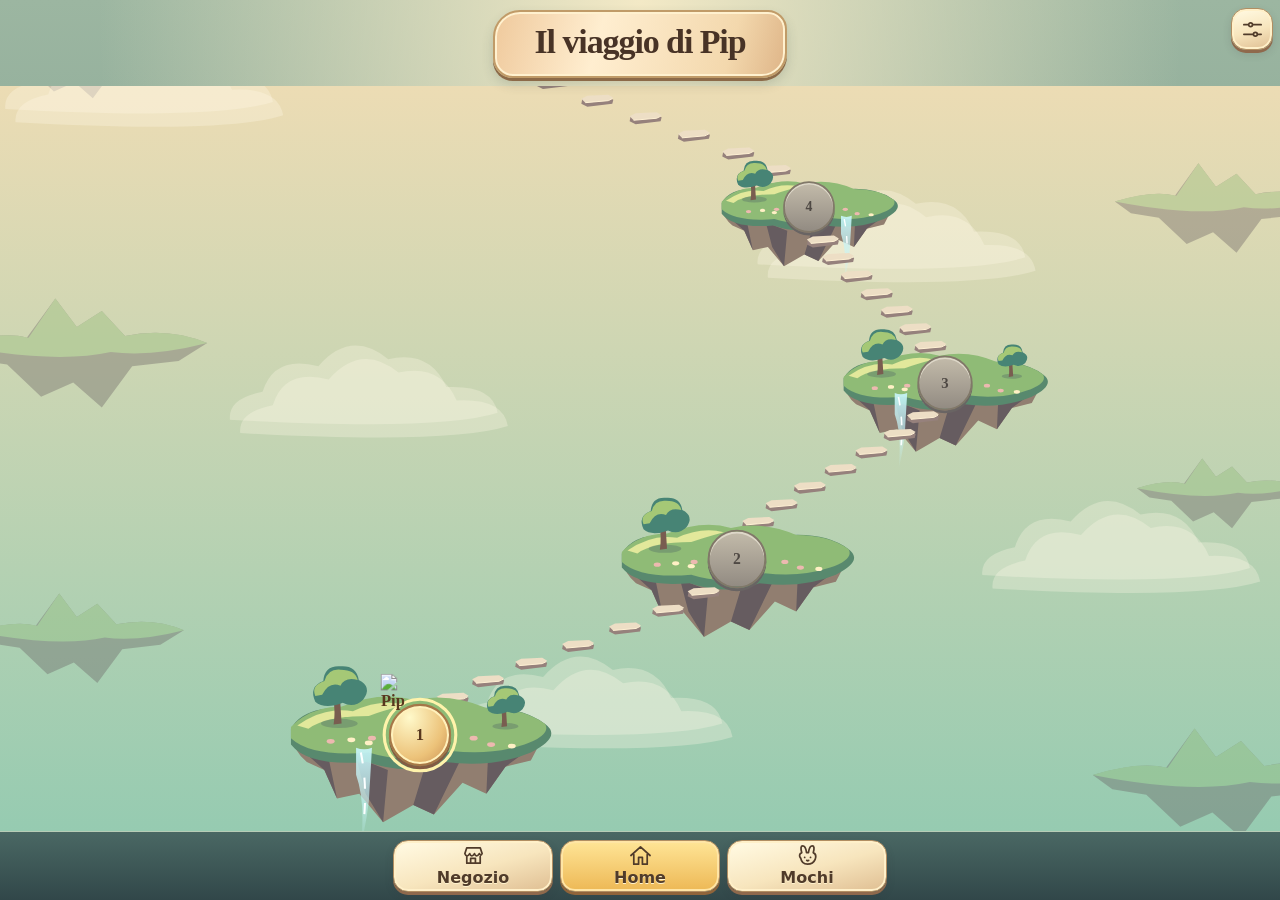
==== commit 2f52119c: "Dress each biome and animate the journey, line clears and portal arrival" ====
--- a/radura/index.html
+++ b/radura/index.html
@@ -5,5 +5,5 @@
 <section class="water"><div class="bench"><p id="message" role="status" aria-live="polite"></p><div id="pieces" aria-label="Pezzi disponibili"></div><button id="again" class="wood" hidden></button></div>
 <nav id="actions"><button id="hint"><svg class="emblem" viewBox="0 0 24 24" aria-hidden="true"><path d="M8 15a7 7 0 118 0l-1 3H9ZM10 21h4M12 7q-3 0-3 3"/></svg>Indizio</button><button id="restart"><svg class="emblem" viewBox="0 0 24 24" aria-hidden="true"><path d="M4 5v6h6M4 11a8 8 0 111 7"/></svg>Riprova</button><button id="leave"><svg class="emblem" viewBox="0 0 24 24" aria-hidden="true"><path d="M10 4H4v16h6m4-13 5 5-5 5m-6-5h11"/></svg>Esci</button></nav></section></main>
 <div id="dragGhost" hidden></div><dialog id="panel"><h2 id="panelTitle"></h2><div id="panelBody"></div><div id="panelActions"></div></dialog>
-<script src="puzzle.js"></script><script src="voyage.js"></script><script src="archipelago.js"></script><script src="feedback.js"></script><script src="stage.js"></script></body></html>
+<script src="puzzle.js"></script><script src="story-art.js"></script><script src="voyage.js"></script><script src="archipelago.js"></script><script src="feedback.js"></script><script src="stage.js"></script></body></html>
 
--- a/radura/finish.css
+++ b/radura/finish.css
@@ -26,4 +26,29 @@
 [data-mark="4"]{--stamp:url("data:image/svg+xml,%3Csvg%20xmlns%3D'http%3A%2F%2Fwww.w3.org%2F2000%2Fsvg'%20viewBox%3D'0%200%2024%2024'%3E%3Cpath%20d%3D'M12%209C5-3%200%209%208%2012c-12%204-2%2014%203%204%203%2012%2014%204%206-2%2013%200%207-13-2-5%205-12-8-12-3%200Z'%2F%3E%3C%2Fsvg%3E")}
 [data-mark="5"]{--stamp:url("data:image/svg+xml,%3Csvg%20xmlns%3D'http%3A%2F%2Fwww.w3.org%2F2000%2Fsvg'%20viewBox%3D'0%200%2024%2024'%3E%3Cpath%20d%3D'M3%2020C0%209%209%203%2022%203c0%2011-6%2019-15%2016%202-5%206-8%2010-11-6%202-10%207-14%2012Z'%2F%3E%3C%2Fsvg%3E")}
 [data-mark="6"]{--stamp:url("data:image/svg+xml,%3Csvg%20xmlns%3D'http%3A%2F%2Fwww.w3.org%2F2000%2Fsvg'%20viewBox%3D'0%200%2024%2024'%3E%3Cpath%20d%3D'm7%203%2011%201%205%2010-7%207H6L1%2013Z'%2F%3E%3C%2Fsvg%3E")}
-
+
+
+.air{animation-duration:var(--time);animation-delay:var(--delay);animation-iteration-count:infinite;animation-timing-function:linear}
+.air-0{animation-name:leaf-drift}.air-1{animation-name:snow-drift}.air-2{animation-name:star-light}
+.cascade-flow{animation:water-runs 1.4s linear infinite}
+@keyframes leaf-drift{0%{opacity:0;transform:translate(-8px,-18px) rotate(-18deg)}22%,72%{opacity:.85}100%{opacity:0;transform:translate(12px,28px) rotate(95deg)}}
+@keyframes snow-drift{0%{opacity:0;transform:translate(3px,-22px)}20%,70%{opacity:.9}100%{opacity:0;transform:translate(-9px,35px)}}
+@keyframes star-light{0%,100%{opacity:.35}50%{opacity:1}}
+@keyframes water-runs{to{stroke-dashoffset:-16}}
+.line-spark{position:absolute;inset:4%;pointer-events:none;z-index:1;background:radial-gradient(ellipse at center,#fffef1,transparent 68%);clip-path:polygon(50% 0,60% 36%,90% 16%,70% 45%,100% 50%,68% 59%,83% 90%,58% 71%,50% 100%,41% 68%,10% 85%,33% 56%,0 50%,35% 42%,18% 12%,42% 33%)}
+.cell.route:not(.gate){background:radial-gradient(ellipse,#e2d89b 4%,#afbb8f 62%,var(--earth));box-shadow:inset 0 0 0 2px #eee2a977}
+.gate.arriving::before{animation:portal-open .55s ease-out forwards}
+@keyframes portal-open{30%{scale:1.15;box-shadow:0 0 15px 3px #ffeca3,inset 0 0 8px white}100%{scale:1;filter:brightness(1.12)}}
+#pip.enterPortal,.friend.enterPortal{animation:cross-threshold .34s ease-in forwards}
+@keyframes cross-threshold{to{scale:.58;opacity:0;filter:brightness(1.3)}}
+@media(prefers-reduced-motion:reduce){.air,.cascade-flow,.gate.arriving::before{animation:none!important}.air{opacity:.55}#pip.enterPortal,.friend.enterPortal{animation:none!important;opacity:0}}
+
+.field{position:relative;isolation:isolate}
+.field::before,.field::after{content:'';position:absolute;pointer-events:none;z-index:2}
+#stage[data-biome=forest] .field::before,#stage[data-biome=forest] .field::after{width:14%;height:6%;left:3%;top:-2.4%;border-bottom:2px solid #776a43;border-radius:60%;background:radial-gradient(ellipse at 17% 62%,#e3d997 3%,transparent 6%),radial-gradient(ellipse at 26% 61%,#a9c37c 14%,transparent 17%),radial-gradient(ellipse at 51% 78%,#638e67 15%,transparent 18%),radial-gradient(ellipse at 71% 54%,#92ae70 14%,transparent 17%);transform:rotate(5deg)}
+#stage[data-biome=forest] .field::after{left:auto;top:auto;right:1.5%;bottom:-1.3%;transform:rotate(176deg)}
+#stage[data-biome=snow] .field::before,#stage[data-biome=snow] .field::after{top:-2%;left:4%;width:34%;height:4.8%;border-radius:85% 50% 67% 27% / 80% 68% 35% 43%;background:linear-gradient(#fffaf1 15%,#ebeffa 68%,#bed0e0);box-shadow:0 2px 1px #62768a75}
+#stage[data-biome=snow] .field::after{left:auto;right:4%;width:20%;height:4%;top:-1%}
+#stage[data-biome=stars] .field{box-shadow:inset 0 2px #eee2ff,0 5px #564666,0 0 15px #bc9fe24d,0 14px 16px #35314c4d}
+#stage[data-biome=stars] .field::before,#stage[data-biome=stars] .field::after{width:32px;height:10px;left:7%;top:-5px;background:linear-gradient(130deg,#f3e0ff,#c09ce9 50%,#876ca3);clip-path:polygon(0 80%,12% 32%,19% 65%,45% 0,57% 56%,70% 24%,86% 79%,100% 62%,92% 100%,3% 100%)}
+#stage[data-biome=stars] .field::after{left:auto;top:auto;right:6%;bottom:-3px;rotate:180deg}
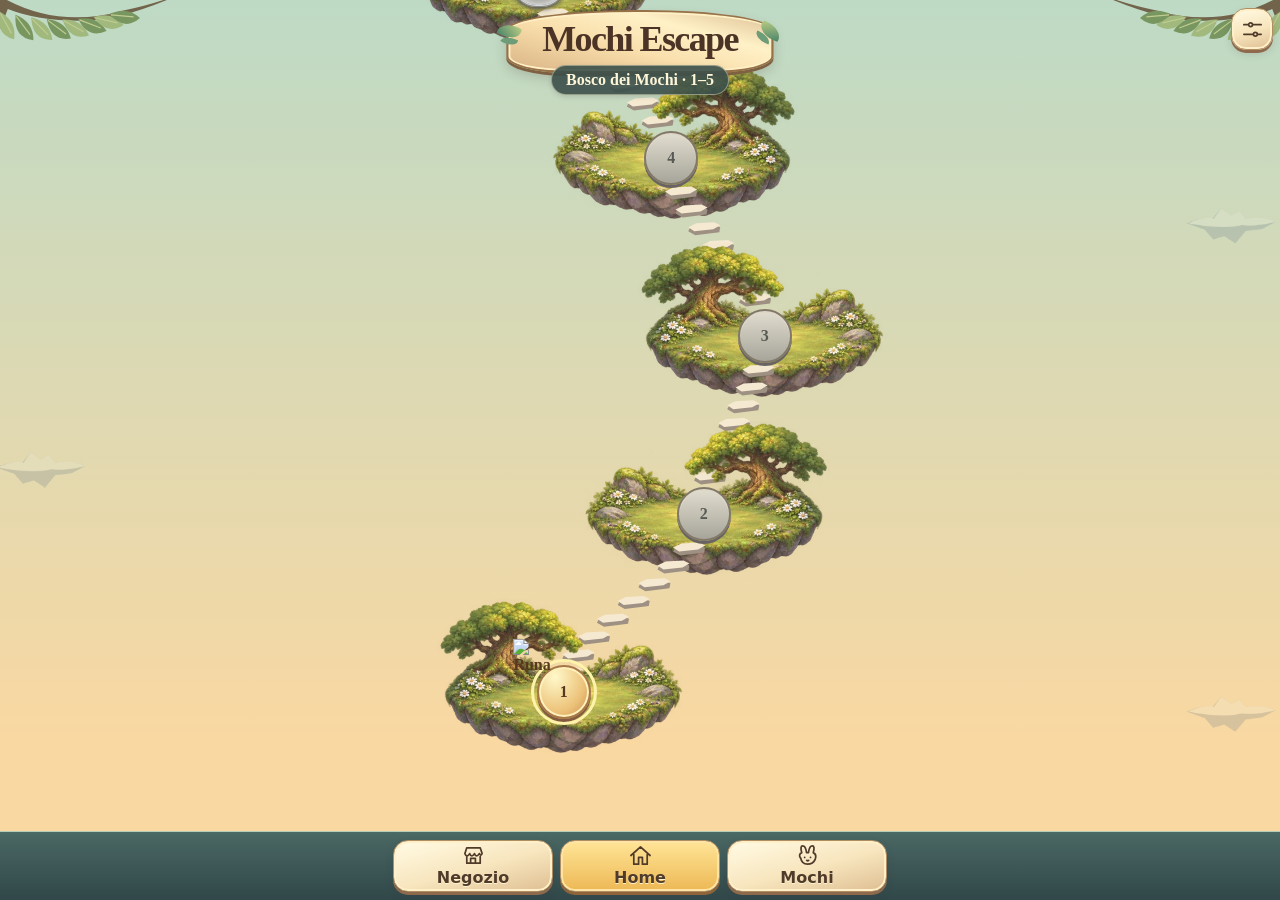
==== commit 851f2072: "Open Runa’s 75-stage journey, plush companion album and free modular tailor" ====
--- a/radura/index.html
+++ b/radura/index.html
@@ -1,9 +1,9 @@
-<!doctype html><html lang="it"><head><meta charset="utf-8"><meta name="viewport" content="width=device-width,initial-scale=1,viewport-fit=cover"><title>Mochi Escape · Gli amici di Pip</title><link rel="stylesheet" href="stage.css"><link rel="stylesheet" href="finish.css"></head>
-<body><section id="home" aria-label="Schermata principale"><h1>Il viaggio di Pip</h1><button class="wood" id="preferences" aria-label="Suoni e vibrazione"><svg class="emblem" viewBox="0 0 24 24" aria-hidden="true"><path d="M3 7h5m4 0h9M3 17h10m4 0h4M12 7a2 2 0 11-4 0 2 2 0 014 0Zm5 10a2 2 0 11-4 0 2 2 0 014 0Z"/></svg></button><div id="scrollMap" aria-label="Percorso dei tre mondi"><div id="trail"></div></div><section id="room" hidden><h2 id="roomTitle"></h2><div id="roomContent"></div></section><nav id="tabs" aria-label="Menu principale"><button id="shopTab"><svg class="emblem" viewBox="0 0 24 24" aria-hidden="true"><path d="M3 10l2-6h14l2 6M3 10q2 5 5 0 2 5 5 0 2 5 5 0 2 3 3 0M5 13v7h14v-7M9 20v-5h5v5"/></svg>Negozio</button><button id="homeTab"><svg class="emblem" viewBox="0 0 24 24" aria-hidden="true"><path d="M2 12l10-9 10 9M5 11v10h5v-7h4v7h5V11"/></svg>Home</button><button id="album"><svg class="emblem" viewBox="0 0 24 24" aria-hidden="true"><path d="M5 15q-3-4 1-6-2-7 1-7 3 0 4 7h2q1-7 4-7 3 0 1 7 4 2 2 7-2 5-8 5-6 0-7-6ZM9 14h.1m6 0h.1m-4 3q1 1 2 0"/></svg>Mochi</button></nav></section>
+<!doctype html><html lang="it"><head><meta charset="utf-8"><meta name="viewport" content="width=device-width,initial-scale=1,viewport-fit=cover"><title>Mochi Escape · Gli amici di Runa</title><link rel="stylesheet" href="stage.css"><link rel="stylesheet" href="finish.css"><link rel="stylesheet" href="journey.css"><link rel="stylesheet" href="wardrobe.css"><link rel="stylesheet" href="album.css"></head>
+<body><section id="home" aria-label="Schermata principale"><h1>Mochi Escape</h1><button id="chapter" aria-label="Apri l’atlante delle ambientazioni"></button><button class="wood" id="preferences" aria-label="Suoni e vibrazione"><svg class="emblem" viewBox="0 0 24 24" aria-hidden="true"><path d="M3 7h5m4 0h9M3 17h10m4 0h4M12 7a2 2 0 11-4 0 2 2 0 014 0Zm5 10a2 2 0 11-4 0 2 2 0 014 0Z"/></svg></button><div id="scrollMap" aria-label="Percorso dei tre mondi"><div id="trail"></div></div><section id="room" hidden><h2 id="roomTitle"></h2><div id="roomContent"></div></section><nav id="tabs" aria-label="Menu principale"><button id="shopTab"><svg class="emblem" viewBox="0 0 24 24" aria-hidden="true"><path d="M3 10l2-6h14l2 6M3 10q2 5 5 0 2 5 5 0 2 5 5 0 2 3 3 0M5 13v7h14v-7M9 20v-5h5v5"/></svg>Negozio</button><button id="homeTab"><svg class="emblem" viewBox="0 0 24 24" aria-hidden="true"><path d="M2 12l10-9 10 9M5 11v10h5v-7h4v7h5V11"/></svg>Home</button><button id="album"><svg class="emblem" viewBox="0 0 24 24" aria-hidden="true"><path d="M5 15q-3-4 1-6-2-7 1-7 3 0 4 7h2q1-7 4-7 3 0 1 7 4 2 2 7-2 5-8 5-6 0-7-6ZM9 14h.1m6 0h.1m-4 3q1 1 2 0"/></svg>Mochi</button></nav></section>
 <main id="stage" hidden><div id="scene" aria-hidden="true"></div><header><h1 id="stageTitle"></h1><p id="counter"></p><button id="support" class="wood" aria-label="Scegli un amico"></button></header>
 <section class="field" aria-label="Il sentiero"><div id="board" role="group" aria-label="Tavoliere di sei righe e sei colonne"></div></section>
 <section class="water"><div class="bench"><p id="message" role="status" aria-live="polite"></p><div id="pieces" aria-label="Pezzi disponibili"></div><button id="again" class="wood" hidden></button></div>
 <nav id="actions"><button id="hint"><svg class="emblem" viewBox="0 0 24 24" aria-hidden="true"><path d="M8 15a7 7 0 118 0l-1 3H9ZM10 21h4M12 7q-3 0-3 3"/></svg>Indizio</button><button id="restart"><svg class="emblem" viewBox="0 0 24 24" aria-hidden="true"><path d="M4 5v6h6M4 11a8 8 0 111 7"/></svg>Riprova</button><button id="leave"><svg class="emblem" viewBox="0 0 24 24" aria-hidden="true"><path d="M10 4H4v16h6m4-13 5 5-5 5m-6-5h11"/></svg>Esci</button></nav></section></main>
 <div id="dragGhost" hidden></div><dialog id="panel"><h2 id="panelTitle"></h2><div id="panelBody"></div><div id="panelActions"></div></dialog>
-<script src="puzzle.js"></script><script src="story-art.js"></script><script src="voyage.js"></script><script src="archipelago.js"></script><script src="feedback.js"></script><script src="stage.js"></script></body></html>
+<script src="puzzle.js"></script><script src="story-art.js"></script><script src="voyage.js"></script><script src="archipelago.js"></script><script src="feedback.js"></script><script src="assets/wardrobe-frames.js"></script><script src="wardrobe.js"></script><script src="stage.js"></script></body></html>
 
--- a/radura/journey.css
+++ b/radura/journey.css
@@ -0,0 +1,25 @@
+#home[data-tab=home]{display:block;background:#a8c6b0}
+#home[data-tab=home] #scrollMap{position:absolute;inset:0 0 58px;overscroll-behavior:contain}
+#home[data-tab=home] #tabs{position:absolute;inset:auto 0 0;z-index:3}
+#home[data-tab=home]>h1{position:absolute;z-index:2;top:env(safe-area-inset-top,0px);left:50%;transform:translateX(-50%);margin:10px 0 0;width:max-content;max-width:74vw;pointer-events:none;border-radius:48% 48% 23% 23% / 32% 32% 27% 27%;padding:.2em .94em .28em;font:bold clamp(23px,6.7vmin,36px)/1.15 Georgia;letter-spacing:-.045em;color:#4b3326;background:linear-gradient(15deg,#d9b385,#f9dfac 42%,#fff1c7 70%,#dbbc92);border:2px solid #977249;box-shadow:inset 0 0 0 2px #fff0c6,0 3px #7e6042,0 6px 12px #493b3438}
+#home[data-tab=home]>h1::before,#home[data-tab=home]>h1::after{content:"";position:absolute;top:20%;left:-10px;width:22px;height:14px;border-radius:90% 16% 80% 8%;background:linear-gradient(30deg,#4b8469,#b9cc83);rotate:25deg;box-shadow:4px 9px 0 -3px #6c9c78}#home[data-tab=home]>h1::after{left:auto;right:-10px;scale:-1 1}
+#chapter{position:absolute;z-index:2;top:calc(env(safe-area-inset-top,0px) + clamp(46px,9vmin,63px));left:50%;transform:translateX(-50%);border:1px solid #ece6c07a;border-radius:30px;padding:5px 14px;color:#fff6d8;background:#3d514be8;box-shadow:0 2px 5px #483f4330;white-space:nowrap;font:700 clamp(12px,3.3vmin,16px) Georgia}
+#home:not([data-tab=home]) #chapter{display:none}#home #preferences{z-index:4}
+#trail .geography{position:absolute;inset:0 auto auto 0;pointer-events:none;overflow:hidden;will-change:transform}
+#trail .stop{width:clamp(41px,10vmin,54px);transform:none;translate:-50% -50%;height:auto;aspect-ratio:1;opacity:1}
+#trail .stop:disabled{background:linear-gradient(#e1ddcf,#a7a59a);color:#585a54}
+.atlas-row{display:flex;align-items:center;text-align:left;width:100%;border:0;border-bottom:1px solid #dacaab;background:transparent;gap:12px;padding:4px}.atlas-row img{width:clamp(55px,18vw,84px);height:42px;object-fit:contain}.atlas-row span>*{display:block}.atlas-row small{color:#77614c}
+.irregular .field,.irregular #board{background:transparent;box-shadow:none;border-color:transparent}.irregular .field::after,.irregular .field::before{display:none}.irregular .cell:not(.void){outline:1.5px solid var(--border);box-shadow:inset 1px 2px 2px #fff3,0 2px 3px #2d38435e}.cell.void{visibility:hidden;pointer-events:none}
+.cell[data-tile="7"]::after,.cell[data-tile="8"]::after,.cell[data-tile="9"]::after,.cell[data-tile="10"]::after{mask:none;-webkit-mask:none;background:none;display:grid;place-items:center;inset:5%;font-size:clamp(17px,6vmin,32px);text-shadow:0 1px 2px #5e69806b}
+.cell[data-tile="7"]::after{content:"❄"}.cell[data-tile="8"]::after{content:"❄";background:linear-gradient(120deg,transparent 46%,#66879caa 48%,#fff9 50%,transparent 52%);opacity:.85}.cell[data-tile="9"]::after{content:"";inset:16%;background:repeating-linear-gradient(42deg,transparent 0 19%,#986540 21% 27%,#e5c78b 29% 32%,transparent 33% 43%);border-radius:25%}.cell[data-tile="10"]::after{content:"✦✧";font-size:clamp(13px,4.7vmin,25px)}
+.edge-weather{position:absolute;inset:0;pointer-events:none;z-index:3;overflow:visible}.field{isolation:auto}.edge-flake,.edge-leaf,.edge-comet{position:absolute;pointer-events:none;animation:edge-settle var(--period) linear infinite;animation-delay:var(--lag);top:-3px;left:var(--left)}
+.edge-flake{width:10px;height:5px;border-radius:60%;background:linear-gradient(#fff,#d8eaff);box-shadow:3px 0 1px #e1eaf4}.edge-leaf{width:10px;height:6px;border-radius:90% 15%;background:linear-gradient(35deg,#cb9e55,#a7b567);transform-origin:70%}.edge-comet{width:38px;height:2px;border-radius:100%;background:linear-gradient(90deg,transparent,#f7e5ff 85%,#fff);animation-name:edge-streak}
+@keyframes edge-settle{0%{opacity:0;transform:translate(-18px,-75px) rotate(-40deg)}12%{opacity:.9}52%{transform:translate(3px,-13px) rotate(20deg)}65%,92%{opacity:1;transform:translate(0,0) rotate(0)}100%{opacity:0;transform:translate(0,1px)}}
+@keyframes edge-streak{0%,66%{opacity:0;transform:translate(-55px,-65px) rotate(33deg)}72%{opacity:.95}85%,100%{opacity:0;transform:translate(32px,-9px) rotate(33deg)}}
+#stage .biome-scenery{position:absolute;width:min(48vw,330px);height:auto;left:-14%;top:10%;opacity:.65;transform:rotate(-4deg);pointer-events:none}
+#stage .biome-scenery.far{width:min(36vw,220px);top:auto;bottom:13%;left:auto;right:-9%;transform:none;opacity:.54}
+@media(prefers-reduced-motion:reduce){.edge-flake,.edge-leaf{animation:none}.edge-comet{display:none}}
+
+
+#pieces{position:relative}#pieces>.edge-weather{min-width:0}
+#chapter{top:calc(env(safe-area-inset-top,0px) + clamp(51px,10vmin,65px))}.cell[data-tile="7"],.cell[data-tile="8"]{background:linear-gradient(130deg,#ffffff99 12%,transparent 13% 30%,#e1f6ffa6 31%,transparent 49%),linear-gradient(145deg,#afdcf2,#86b6ce 78%)}
--- a/radura/wardrobe.css
+++ b/radura/wardrobe.css
@@ -0,0 +1,24 @@
+#home[data-tab=shop]{background:radial-gradient(ellipse at 50% 27%,#e6d7ae88,transparent 58%),repeating-linear-gradient(90deg,#bfa47518 0 1px,transparent 1px 23px),linear-gradient(135deg,#7c9989,#c8c8a3 47%,#859988)}
+#home[data-tab=shop] #room{width:min(97%,590px);margin:auto;padding:6px 5px 9px;overflow-y:auto}
+#home[data-tab=shop] #roomTitle{margin:0 0 7px;font:bold clamp(16px,4.5vmin,24px) Georgia;color:#344c42;text-shadow:0 1px #e4e9c6}
+#home[data-tab=shop] #roomContent{display:block}
+.atelier{position:relative;max-width:540px;margin:auto;border:clamp(4px,1.3vmin,8px) solid #886949;border-radius:24px 24px 17px 17px;padding:clamp(6px,2vmin,14px);background:repeating-linear-gradient(3deg,#9d753511 0 1px,transparent 2px 9px),linear-gradient(105deg,#f5e6c7,#fff4d9 44%,#e6cba2);box-shadow:0 0 0 2px #cfb184,inset 0 0 0 1px #fbebcd,0 5px 0 #655741,0 8px 16px #34484044}
+.fitting{position:relative;isolation:isolate;overflow:hidden;display:grid;justify-items:center;align-content:end;min-height:0;border-radius:15px 15px 7px 7px;border:1px solid #b3986b;padding:6px;background:radial-gradient(ellipse at 50% 25%,#fff5d1 2%,#e8e1b7 42%,#b2c0a2 100%)}
+.fitting::before,.fitting::after{content:'';position:absolute;inset:0 auto 0 0;width:20%;z-index:-1;clip-path:polygon(0 0,100% 0,82% 21%,48% 48%,38% 60%,63% 95%,0 100%);background:repeating-linear-gradient(76deg,#b8756b 0%,#cb9180 21%,#deaa94 28%,#ae7166 50%);filter:drop-shadow(2px 1px 2px #685b4d44)}
+.fitting::after{inset:0 0 0 auto;transform:scaleX(-1)}
+.atelier-arc{position:absolute;inset:5px 19% 7px;border:2px solid #bdb393;border-radius:50% 50% 4px 4px;box-shadow:inset 0 0 0 2px #f8edce,0 0 0 1px #f9edcd;z-index:-1}
+.fitting-fox{width:auto;height:clamp(98px,22dvh,200px);max-width:80%;object-fit:contain;filter:drop-shadow(0 3px 2px #6556453d)}
+.ensemble{background:#fff0d2ee;border:1px solid #c7ac82;border-radius:20px;padding:2px 9px;font:700 clamp(11px,3vmin,16px) Georgia;text-align:center;color:#513b2e}
+.rack-tabs{display:grid;grid-template-columns:1fr 1fr 1.15fr;gap:4px;margin:8px 0 6px}
+.rack-tabs button,.swatch{min-width:0;border:1px solid #b49b74;background:linear-gradient(#fff5dd,#efdfbb);box-shadow:inset 0 1px #fffaf0,0 2px #a58b66;color:#584735}
+.rack-tabs button{font-weight:800;font-size:clamp(11px,2.9vmin,15px);border-radius:10px;padding:6px 2px;min-height:40px}.rack-tabs button[aria-pressed=true]{background:#607d6a;color:#fff6df;box-shadow:inset 0 1px #8da18c,0 2px #465e50}
+.swatches{display:grid;grid-template-columns:repeat(4,minmax(0,1fr));gap:5px}
+.swatch{position:relative;border-radius:11px;display:grid;align-content:center;justify-items:center;padding:3px 2px;gap:2px;font-size:clamp(10px,2.8vmin,14px);line-height:1.05;font-weight:700;min-height:54px}
+.swatch img{width:100%;height:clamp(34px,7.1dvh,70px);object-fit:contain}.swatch[aria-pressed=true]{border-color:#5a7961;outline:2px solid #789b73;outline-offset:-3px;background:linear-gradient(#f4f1d7,#d3dfbf)}
+.swatch[aria-pressed=true]::after{content:'✓';position:absolute;right:3px;top:2px;background:#597b60;color:#fff9e7;font-size:10px;line-height:14px;width:14px;border-radius:50%}
+@media (max-height:620px){.fitting-fox{height:clamp(70px,18dvh,105px)}.swatch img{height:clamp(28px,5.3dvh,44px)}.rack-tabs{margin:5px 0}.swatch{min-height:47px}.atelier{padding:5px}}
+@media (max-height:470px) and (min-aspect-ratio:1/1){.atelier{display:grid;grid-template-columns:32% 1fr;column-gap:8px}.fitting{grid-row:1/3}.fitting-fox{height:90px}.rack-tabs{margin:0 0 4px}#home[data-tab=shop] #roomTitle{margin-bottom:2px}}
+.turntable{position:absolute;right:6px;bottom:31px;background:linear-gradient(#ffeed2,#e7c79d);border:1px solid #b49770;border-radius:12px;box-shadow:0 2px #a78865;color:#5a4734;font-weight:800;font-size:clamp(11px,3vmin,15px);min-height:38px;padding:4px 8px}
+
+#home[data-tab=shop]{background:#adc2a9 url("data:image/svg+xml,%3Csvg%20xmlns%3D%22http%3A%2F%2Fwww.w3.org%2F2000%2Fsvg%22%20viewBox%3D%220%200%20640%20840%22%20preserveAspectRatio%3D%22xMidYMid%20slice%22%3E%3Cdefs%3E%3ClinearGradient%20id%3D%22wall%22%20x2%3D%2280%25%22%20y2%3D%22100%25%22%3E%3Cstop%20stop-color%3D%22%238ea094%22%2F%3E%3Cstop%20offset%3D%22.5%22%20stop-color%3D%22%23d4cdb0%22%2F%3E%3Cstop%20offset%3D%221%22%20stop-color%3D%22%2390a795%22%2F%3E%3C%2FlinearGradient%3E%3ClinearGradient%20id%3D%22timber%22%20x2%3D%2220%25%22%20y2%3D%22100%25%22%3E%3Cstop%20stop-color%3D%22%23af8c64%22%2F%3E%3Cstop%20offset%3D%22.6%22%20stop-color%3D%22%23d4ab79%22%2F%3E%3Cstop%20offset%3D%221%22%20stop-color%3D%22%23916c51%22%2F%3E%3C%2FlinearGradient%3E%3Cpattern%20id%3D%22paper%22%20width%3D%2239%22%20height%3D%2239%22%20patternUnits%3D%22userSpaceOnUse%22%3E%3Cpath%20d%3D%22M20%202q3%209%2012%2018-10%207-12%2017Q16%2027%207%2020%2015%2010%2020%202Z%22%20fill%3D%22none%22%20stroke%3D%22%23687d6440%22%20stroke-width%3D%22.7%22%2F%3E%3Ccircle%20cx%3D%2220%22%20cy%3D%2220%22%20r%3D%221.1%22%20fill%3D%22%23f3efd4%22%2F%3E%3C%2Fpattern%3E%3Cg%20id%3D%22shelf%22%3E%3Cpath%20d%3D%22M0%2021h146l-8%209H0%22%20fill%3D%22%236f6c53%22%2F%3E%3Cpath%20d%3D%22M0%2016h149v7H0%22%20fill%3D%22url(%23timber)%22%2F%3E%3Cpath%20d%3D%22M32%2031v23l25-23%22%20fill%3D%22%23977857%22%2F%3E%3Cg%20stroke%3D%22%23966e57%22%3E%3Cpath%20d%3D%22M25%2015V-11h24v26%22%20fill%3D%22%23b67b76%22%2F%3E%3Cpath%20d%3D%22M21-12h32v4H21zm0%2024h32v4H21z%22%20fill%3D%22%23d7ae7c%22%2F%3E%3Cpath%20d%3D%22M27-7l20%205-20%202%2020%204-20%203%2020%202%22%20fill%3D%22none%22%20stroke%3D%22%23e4b19a%22%2F%3E%3C%2Fg%3E%3Cpath%20d%3D%22M64%2016Q59%2010%2064-12h31q5%2021-2%2028%22%20fill%3D%22%23c4d7c4%22%20stroke%3D%22%2392a790%22%2F%3E%3Cpath%20d%3D%22M74-10l-6-20m11%2020%203-23m0%2023%2010-18%22%20fill%3D%22none%22%20stroke%3D%22%23607f65%22%20stroke-width%3D%222%22%2F%3E%3Cpath%20d%3D%22M67-29q-10-1-11-9%2010-2%2013%208Zm15-3q-4-9%201-14%205%209%200%2014Zm9%204q-1-9%208-13%204%209-7%2014Z%22%20fill%3D%22%23708e6f%22%2F%3E%3C%2Fg%3E%3C%2Fdefs%3E%3Crect%20width%3D%22640%22%20height%3D%22840%22%20fill%3D%22url(%23wall)%22%2F%3E%3Crect%20width%3D%22640%22%20height%3D%22840%22%20fill%3D%22url(%23paper)%22%2F%3E%3Cpath%20d%3D%22M0%2040Q80%2086%20160%2054M480%2054q80%2032%20160-14%22%20stroke%3D%22%238c7959%22%20stroke-width%3D%223%22%20fill%3D%22none%22%2F%3E%3Cg%20fill%3D%22%23bf8d81%22%3E%3Cpath%20d%3D%22m28%2053%2020%206-15%2023Zm62%2013%2020-2-9%2022Zm474-2%2019-2-9%2022Z%22%2F%3E%3C%2Fg%3E%3Cg%20fill%3D%22%23e1be82%22%3E%3Cpath%20d%3D%22m59%2062%2019%203-13%2021Zm63-1%2020-4-6%2022Zm402-3%2020%205-13%2020Z%22%2F%3E%3C%2Fg%3E%3Cuse%20href%3D%22%23shelf%22%20transform%3D%22translate(0%20139)%22%2F%3E%3Cuse%20href%3D%22%23shelf%22%20transform%3D%22translate(640%20133)%20scale(-1%201)%22%2F%3E%3Cpath%20d%3D%22M0%20704h640v136H0Z%22%20fill%3D%22%239a8a72%22%2F%3E%3Cpath%20d%3D%22M0%20704h640v9H0Z%22%20fill%3D%22url(%23timber)%22%2F%3E%3Cpath%20d%3D%22m0%20776%20640-19m-640%2062%20640-26m-440-82L78%20840m364-129%2089%20129%22%20stroke%3D%22%237c715e%22%20opacity%3D%22.45%22%20fill%3D%22none%22%2F%3E%3C%2Fsvg%3E") center/cover no-repeat}
+
--- a/radura/album.css
+++ b/radura/album.css
@@ -0,0 +1,66 @@
+/* An open, cloth-bound field journal set on the forest writing table. */
+#home[data-tab=mochi]{
+  background:
+    radial-gradient(ellipse at 3% 13%,#adc28b99 0 6%,transparent 6.4%),
+    radial-gradient(ellipse at 95% 19%,#879f7390 0 8%,transparent 8.6%),
+    radial-gradient(ellipse at 45% 15%,#e3d7ac,transparent 52%),
+    linear-gradient(160deg,#6a8a80,#9cab87 38%,#7b8f69 62%,#4d6558);
+}
+#home[data-tab=mochi]::before{
+  content:'';position:absolute;inset:0;pointer-events:none;z-index:-1;
+  background:radial-gradient(ellipse at left bottom,#365c4dd9 0 10%,transparent 10.4%),
+             radial-gradient(ellipse at right bottom,#466853cc 0 13%,transparent 13.4%);
+}
+#home[data-tab=mochi] #room{
+  position:relative;isolation:isolate;align-self:center;
+  width:min(96%,650px);max-height:calc(100% - 10px);padding:10px clamp(9px,3.1vw,20px) 14px;
+  border:3px solid #80573c;border-radius:12px 17px 17px 12px;
+  background:linear-gradient(90deg,#986d4a,#bc9568 4%,#956d48 48%,#6d513b 50%,#a77d58 53%,#b99064 97%,#886043);
+  box-shadow:inset 0 0 0 1px #e4c29a,inset 0 0 0 4px #ad8159,0 5px #654630,0 8px 14px #30473d70;
+}
+#home[data-tab=mochi] #roomTitle{
+  width:fit-content;margin:0 auto 6px;padding:2px 11px;
+  color:#ffefd0;font:700 clamp(13px,3.7vmin,19px) Georgia;text-shadow:0 1px #5a402b;
+}
+#home[data-tab=mochi] #roomContent{display:flex;flex-direction:column;gap:0}
+.bookTabs{display:flex;justify-content:space-evenly;padding:0 5%;gap:6px}
+.bookTabs button{
+  flex:1;padding:6px 3px;border:1px solid #866f53;border-bottom:0;border-radius:10px 10px 0 0;
+  background:linear-gradient(#d1c4a3,#b6a787);color:#4b4637;font-size:clamp(11px,2.9vmin,15px)
+}
+.bookTabs button[aria-pressed=true]{background:linear-gradient(#fff1d1,#f3e4c2);color:#503923}
+.bookSpread{
+  position:relative;display:grid;grid-template-columns:1fr 1fr;grid-template-rows:1fr 1fr;
+  padding:clamp(7px,2.4vmin,14px) 4%;gap:clamp(5px,1.2vh,12px) 10%;border:1px solid #c5a77a;border-radius:5px 8px 8px 5px;
+  background:linear-gradient(90deg,#d5ba8d 0%,#fff1d1 3%,#f9e9c9 44%,#dbc8a2 49%,#ad9369 50%,#eddaba 52%,#fff1d3 58%,#f2deb5 97%,#c3aa82);
+  box-shadow:0 2px #f5e9cf,0 3px #c6ad8b,0 5px #ecdabe,0 6px #8c7052;
+}
+.bookSpread::after{content:'';position:absolute;width:11px;height:22px;right:7%;bottom:-11px;background:#608477;clip-path:polygon(0 0,100% 0,100% 100%,50% 75%,0 100%);pointer-events:none}
+#home .bookSpread .portraitCard{
+  --paperTone:#a5b699;position:relative;display:flex;align-items:center;justify-content:center;
+  flex-direction:column;border:0;border-radius:0;gap:2px;padding:3px 2px 5px;
+  background:radial-gradient(ellipse at 50% 49%,color-mix(in srgb,var(--paperTone) 45%,transparent),transparent 67%);
+  box-shadow:none;text-align:center;transition:transform .16s;
+}
+#home .bookSpread .portraitCard:nth-child(2){--paperTone:#a9a0bb}
+#home .bookSpread .portraitCard:nth-child(3){--paperTone:#9dc3cf}
+#home .bookSpread .portraitCard:nth-child(4){--paperTone:#c7ac83}
+#home .bookSpread .portraitCard:active{transform:translateY(1px)}
+#home .bookSpread .portraitCard img{width:clamp(56px,min(24vw,17dvh),148px);height:clamp(56px,min(24vw,17dvh),148px);filter:drop-shadow(1px 3px 2px #735e3c35);object-fit:contain}
+#home .bookSpread .portraitCard[data-locked=true] img{filter:saturate(.65) drop-shadow(1px 3px 2px #735e3c35)}
+#home .bookSpread .portraitCard span{width:100%;padding:2px;margin:0;border:0}
+#home .bookSpread .portraitCard strong{color:#604831;font:700 clamp(16px,4.1vmin,25px)/1.1 Georgia}
+#home .bookSpread .portraitCard small{color:#655c48;display:block;font-size:clamp(11px,2.75vmin,15px);line-height:1.1;margin-top:3px}
+#home .bookSpread .portraitCard[aria-pressed=true] small{color:#436c51}
+#panelBody .supportList{display:grid;grid-template-columns:repeat(2,minmax(0,1fr));gap:5px}
+#panelBody .supportList .friendCard{padding:3px;gap:3px;margin:0}
+#panelBody .supportList img{width:clamp(30px,8vw,52px)}
+#panelBody .supportList strong{font-size:14px}#panelBody .supportList small{font-size:11px}
+@media(max-height:570px){#home[data-tab=mochi] #room{padding-top:4px;padding-bottom:10px}.bookSpread{padding-top:4px;padding-bottom:4px;row-gap:1px}#home .bookSpread .portraitCard img{max-height:12dvh}}
+
+
+#home[data-tab=mochi]::before,#home[data-tab=mochi]::after{content:'';position:absolute;inset:0;z-index:-1;pointer-events:none;background-image:url("data:image/svg+xml,%3Csvg%20xmlns%3D%22http%3A%2F%2Fwww.w3.org%2F2000%2Fsvg%22%20viewBox%3D%220%200%20180%20170%22%3E%3Cdefs%3E%3ClinearGradient%20id%3D%22v%22%20x2%3D%22.8%22%20y2%3D%221%22%20gradientUnits%3D%22objectBoundingBox%22%3E%3Cstop%20stop-color%3D%22%23d9d994%22%2F%3E%3Cstop%20offset%3D%22.4%22%20stop-color%3D%22%2394b082%22%2F%3E%3Cstop%20offset%3D%221%22%20stop-color%3D%22%23547b67%22%2F%3E%3C%2FlinearGradient%3E%3Cg%20id%3D%22l%22%3E%3Cpath%20d%3D%22M0%200Q-11-10-4-26Q10-17%208-8Q6-2%200%200Z%22%20fill%3D%22url(%23v)%22%20stroke%3D%22%23668265%22%20stroke-width%3D%22.8%22%2F%3E%3Cpath%20d%3D%22M1-2Q3-10-3-22%22%20fill%3D%22none%22%20stroke%3D%22%23c7cb92%22%20stroke-width%3D%221%22%2F%3E%3C%2Fg%3E%3Cg%20id%3D%22f%22%3E%3Cg%20fill%3D%22%23f2dbc4%22%3E%3Cellipse%20cy%3D%22-4%22%20rx%3D%223%22%20ry%3D%224%22%2F%3E%3Cellipse%20cy%3D%22-4%22%20rx%3D%223%22%20ry%3D%224%22%20transform%3D%22rotate(72)%22%2F%3E%3Cellipse%20cy%3D%22-4%22%20rx%3D%223%22%20ry%3D%224%22%20transform%3D%22rotate(144)%22%2F%3E%3Cellipse%20cy%3D%22-4%22%20rx%3D%223%22%20ry%3D%224%22%20transform%3D%22rotate(216)%22%2F%3E%3Cellipse%20cy%3D%22-4%22%20rx%3D%223%22%20ry%3D%224%22%20transform%3D%22rotate(288)%22%2F%3E%3C%2Fg%3E%3Ccircle%20r%3D%222.2%22%20fill%3D%22%23d8aa62%22%2F%3E%3C%2Fg%3E%3C%2Fdefs%3E%3Cpath%20d%3D%22M-7%200Q36%2023%2072%2035Q113%2051%20153%2085Q116%2060%2072%2044Q57%2047%2034%2067Q47%2049%2058%2042Q23%2033-7%2023Z%22%20fill%3D%22%236f7961%22%2F%3E%3Cpath%20d%3D%22M4%208Q11%2052%208%2078Q5%20100%2018%20148%22%20fill%3D%22none%22%20stroke%3D%22%23708164%22%20stroke-width%3D%223%22%2F%3E%3Cuse%20href%3D%22%23l%22%20transform%3D%22translate(15%2018)%20rotate(-26)%22%2F%3E%3Cuse%20href%3D%22%23l%22%20transform%3D%22translate(30%2027)%20rotate(120)%22%2F%3E%3Cuse%20href%3D%22%23l%22%20transform%3D%22translate(48%2031)%20rotate(-15)%22%2F%3E%3Cuse%20href%3D%22%23l%22%20transform%3D%22translate(59%2036)%20rotate(114)%22%2F%3E%3Cuse%20href%3D%22%23l%22%20transform%3D%22translate(75%2039)%20rotate(44)%22%2F%3E%3Cuse%20href%3D%22%23l%22%20transform%3D%22translate(92%2048)%20rotate(124)%22%2F%3E%3Cuse%20href%3D%22%23l%22%20transform%3D%22translate(111%2059)%20rotate(36)%22%2F%3E%3Cuse%20href%3D%22%23l%22%20transform%3D%22translate(130%2070)%20rotate(114)%22%2F%3E%3Cuse%20href%3D%22%23l%22%20transform%3D%22translate(38%2060)%20rotate(-132)%22%2F%3E%3Cuse%20href%3D%22%23l%22%20transform%3D%22translate(29%2067)%20rotate(171)%22%2F%3E%3Cuse%20href%3D%22%23l%22%20transform%3D%22translate(8%2075)%20rotate(65)%22%2F%3E%3Cuse%20href%3D%22%23l%22%20transform%3D%22translate(9%20101)%20rotate(128)%22%2F%3E%3Cuse%20href%3D%22%23l%22%20transform%3D%22translate(13%20124)%20rotate(72)%22%2F%3E%3Cuse%20href%3D%22%23f%22%20transform%3D%22translate(68%2041)%22%2F%3E%3Cuse%20href%3D%22%23f%22%20transform%3D%22translate(77%2046)%22%2F%3E%3Cuse%20href%3D%22%23f%22%20transform%3D%22translate(43%2057)%22%2F%3E%3Cuse%20href%3D%22%23f%22%20transform%3D%22translate(130%2069)%22%2F%3E%3Cuse%20href%3D%22%23f%22%20transform%3D%22translate(10%20113)%22%2F%3E%3C%2Fsvg%3E");background-repeat:no-repeat;background-position:top left;background-size:min(43vw,245px) auto}
+#home[data-tab=mochi]::after{transform:scale(-1,-1);background-position:0 max(30px,6dvh)}
+#home .bookSpread .portraitCard img{width:clamp(60px,min(30vw,17dvh),148px);height:clamp(60px,min(30vw,17dvh),148px)}
+@media(max-height:570px){#home .bookSpread .portraitCard img{height:12dvh;width:auto}}
+
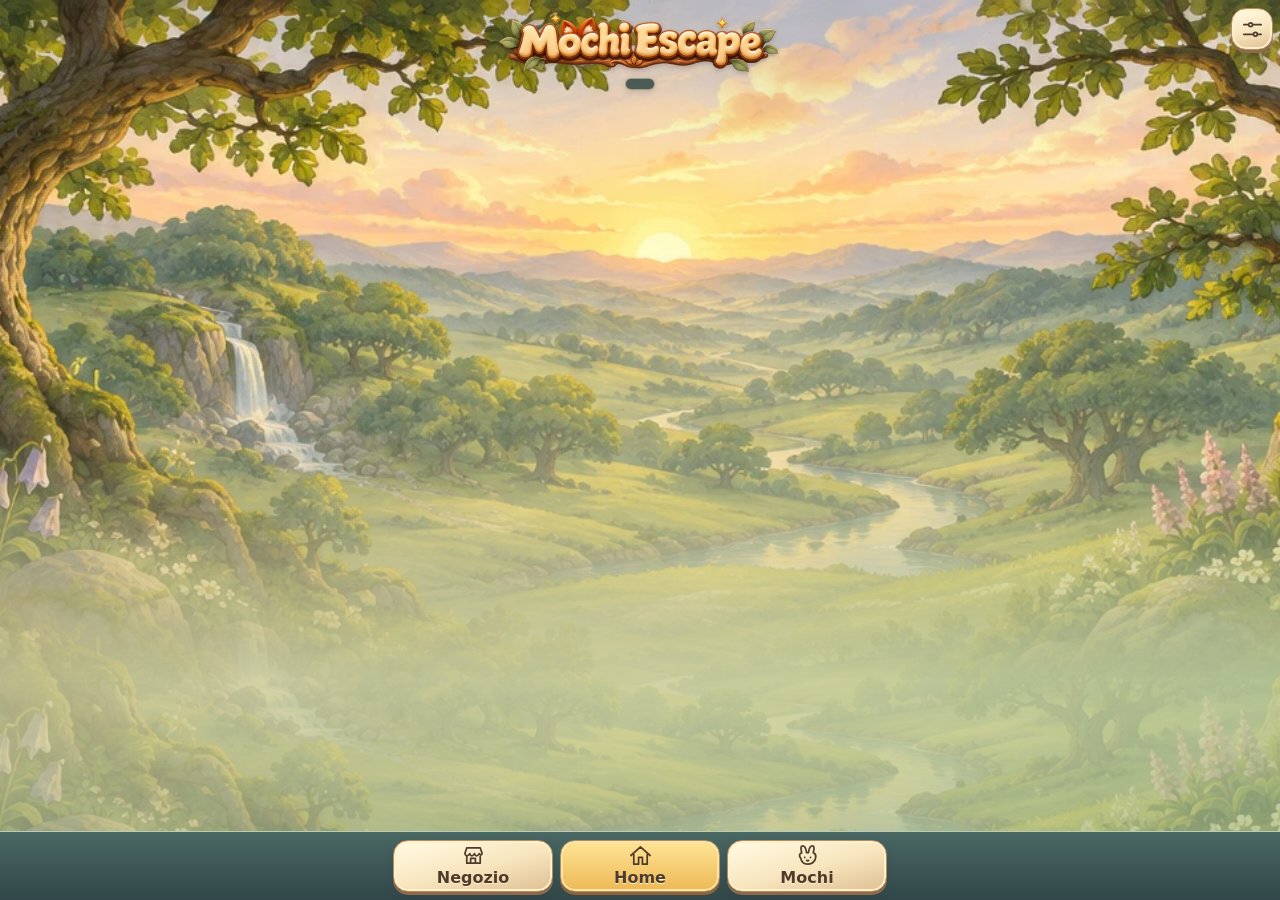
==== commit ee93216e: "Mochi Escape 0.0.7 – Runa, atelier illustrato e magie dei compagni" ====
--- a/radura/index.html
+++ b/radura/index.html
@@ -1,9 +1,10 @@
 <!doctype html><html lang="it"><head><meta charset="utf-8"><meta name="viewport" content="width=device-width,initial-scale=1,viewport-fit=cover"><title>Mochi Escape · Gli amici di Runa</title><link rel="stylesheet" href="stage.css"><link rel="stylesheet" href="finish.css"><link rel="stylesheet" href="journey.css"><link rel="stylesheet" href="wardrobe.css"><link rel="stylesheet" href="album.css"></head>
-<body><section id="home" aria-label="Schermata principale"><h1>Mochi Escape</h1><button id="chapter" aria-label="Apri l’atlante delle ambientazioni"></button><button class="wood" id="preferences" aria-label="Suoni e vibrazione"><svg class="emblem" viewBox="0 0 24 24" aria-hidden="true"><path d="M3 7h5m4 0h9M3 17h10m4 0h4M12 7a2 2 0 11-4 0 2 2 0 014 0Zm5 10a2 2 0 11-4 0 2 2 0 014 0Z"/></svg></button><div id="scrollMap" aria-label="Percorso dei tre mondi"><div id="trail"></div></div><section id="room" hidden><h2 id="roomTitle"></h2><div id="roomContent"></div></section><nav id="tabs" aria-label="Menu principale"><button id="shopTab"><svg class="emblem" viewBox="0 0 24 24" aria-hidden="true"><path d="M3 10l2-6h14l2 6M3 10q2 5 5 0 2 5 5 0 2 5 5 0 2 3 3 0M5 13v7h14v-7M9 20v-5h5v5"/></svg>Negozio</button><button id="homeTab"><svg class="emblem" viewBox="0 0 24 24" aria-hidden="true"><path d="M2 12l10-9 10 9M5 11v10h5v-7h4v7h5V11"/></svg>Home</button><button id="album"><svg class="emblem" viewBox="0 0 24 24" aria-hidden="true"><path d="M5 15q-3-4 1-6-2-7 1-7 3 0 4 7h2q1-7 4-7 3 0 1 7 4 2 2 7-2 5-8 5-6 0-7-6ZM9 14h.1m6 0h.1m-4 3q1 1 2 0"/></svg>Mochi</button></nav></section>
+<body><section id="home" aria-label="Schermata principale"><h1>Mochi Escape</h1><button id="chapter" aria-label="Apri l’atlante delle ambientazioni"></button><button class="wood" id="preferences" aria-label="Suoni e vibrazione"><svg class="emblem" viewBox="0 0 24 24" aria-hidden="true"><path d="M3 7h5m4 0h9M3 17h10m4 0h4M12 7a2 2 0 11-4 0 2 2 0 014 0Zm5 10a2 2 0 11-4 0 2 2 0 014 0Z"/></svg></button><div id="mapVista" aria-hidden="true"><div class="atlas-sky meadow"></div><div class="atlas-sky glacier"></div><div class="atlas-sky cosmos"></div><div class="atlas-mist"></div></div><div id="scrollMap" aria-label="Percorso dei tre mondi"><div id="trail"></div></div><section id="room" hidden><h2 id="roomTitle"></h2><div id="roomContent"></div></section><nav id="tabs" aria-label="Menu principale"><button id="shopTab"><svg class="emblem" viewBox="0 0 24 24" aria-hidden="true"><path d="M3 10l2-6h14l2 6M3 10q2 5 5 0 2 5 5 0 2 5 5 0 2 3 3 0M5 13v7h14v-7M9 20v-5h5v5"/></svg>Negozio</button><button id="homeTab"><svg class="emblem" viewBox="0 0 24 24" aria-hidden="true"><path d="M2 12l10-9 10 9M5 11v10h5v-7h4v7h5V11"/></svg>Home</button><button id="album"><svg class="emblem" viewBox="0 0 24 24" aria-hidden="true"><path d="M5 15q-3-4 1-6-2-7 1-7 3 0 4 7h2q1-7 4-7 3 0 1 7 4 2 2 7-2 5-8 5-6 0-7-6ZM9 14h.1m6 0h.1m-4 3q1 1 2 0"/></svg>Mochi</button></nav></section>
 <main id="stage" hidden><div id="scene" aria-hidden="true"></div><header><h1 id="stageTitle"></h1><p id="counter"></p><button id="support" class="wood" aria-label="Scegli un amico"></button></header>
 <section class="field" aria-label="Il sentiero"><div id="board" role="group" aria-label="Tavoliere di sei righe e sei colonne"></div></section>
 <section class="water"><div class="bench"><p id="message" role="status" aria-live="polite"></p><div id="pieces" aria-label="Pezzi disponibili"></div><button id="again" class="wood" hidden></button></div>
 <nav id="actions"><button id="hint"><svg class="emblem" viewBox="0 0 24 24" aria-hidden="true"><path d="M8 15a7 7 0 118 0l-1 3H9ZM10 21h4M12 7q-3 0-3 3"/></svg>Indizio</button><button id="restart"><svg class="emblem" viewBox="0 0 24 24" aria-hidden="true"><path d="M4 5v6h6M4 11a8 8 0 111 7"/></svg>Riprova</button><button id="leave"><svg class="emblem" viewBox="0 0 24 24" aria-hidden="true"><path d="M10 4H4v16h6m4-13 5 5-5 5m-6-5h11"/></svg>Esci</button></nav></section></main>
 <div id="dragGhost" hidden></div><dialog id="panel"><h2 id="panelTitle"></h2><div id="panelBody"></div><div id="panelActions"></div></dialog>
-<script src="puzzle.js"></script><script src="story-art.js"></script><script src="voyage.js"></script><script src="archipelago.js"></script><script src="feedback.js"></script><script src="assets/wardrobe-frames.js"></script><script src="wardrobe.js"></script><script src="stage.js"></script></body></html>
+<script src="puzzle.js"></script><script src="story-art.js"></script><script src="voyage.js"></script><script src="archipelago.js"></script><script src="feedback.js"></script><script src="assets/wardrobe-frames.js"></script><script src="wardrobe.js"></script><script src="companion-magic.js"></script><script src="stage.js"></script></body></html>
 
+
--- a/radura/stage.css
+++ b/radura/stage.css
@@ -18,3 +18,8 @@
 @media(prefers-reduced-motion:reduce){*,*::before{animation-duration:.001s!important;transition-duration:0s!important}}
 
 .stop.cleared::after{content:'★';position:absolute;right:-5px;bottom:-3px;font-size:17px;color:#ffe499;text-shadow:0 1px 3px #684526}.stop.crossing{border-radius:50% 50% 22% 22%;border:4px ridge #d2dbe2;background:radial-gradient(ellipse,#f1e3fb,#c2b8da);box-shadow:inset 0 0 7px #fff,0 2px 5px #4c4c6e}.stop.crossing:disabled{filter:saturate(.3);color:#555065}.stop.crossing:not(:disabled){animation:glow 2s infinite alternate}.gate{overflow:visible}.gate::after{animation:sparks 1.8s ease-out infinite}@keyframes sparks{0%{translate:0 10%;opacity:0}30%{opacity:1}100%{translate:0 -35%;opacity:0}}
+.spell-layer{position:fixed;inset:0;pointer-events:none;z-index:40}
+.spell-layer img,.spell-layer span{position:absolute;pointer-events:none}
+.spell-layer img{height:auto;filter:drop-shadow(0 2px 3px #3b233b70);transform:translate(-50%,-80%)}
+.spell-layer span{font:bold clamp(24px,8vw,48px)/1 Georgia,serif;color:var(--magic);text-shadow:0 1px 2px #553649,0 0 8px white;transform:translate(-50%,-50%)}
+.spell-layer i{position:absolute;font:bold 17px Georgia;color:var(--magic);text-shadow:0 1px 2px #543754;pointer-events:none}
--- a/radura/journey.css
+++ b/radura/journey.css
@@ -23,3 +23,24 @@
 
 #pieces{position:relative}#pieces>.edge-weather{min-width:0}
 #chapter{top:calc(env(safe-area-inset-top,0px) + clamp(51px,10vmin,65px))}.cell[data-tile="7"],.cell[data-tile="8"]{background:linear-gradient(130deg,#ffffff99 12%,transparent 13% 30%,#e1f6ffa6 31%,transparent 49%),linear-gradient(145deg,#afdcf2,#86b6ce 78%)}
+/* Native scrolling keeps each numbered stone registered to its painted island. */
+#mapVista{display:none;pointer-events:none;position:absolute;inset:0 0 50px;background:#b3bcad;overflow:hidden}
+#home[data-tab=home] #mapVista{display:block}
+.atlas-sky{position:absolute;inset:0;opacity:0;background:linear-gradient(165deg,var(--sky),var(--ground));}
+.atlas-sky::before{content:"";position:absolute;inset:0 0 5%;background:var(--land) center 20% / cover no-repeat;mask-image:linear-gradient(#000 0%,#000d 48%,#0006 75%,transparent 100%)}
+.atlas-sky.meadow{--land:url(islands/horizon-0.webp);--sky:#f1ce9f;--ground:#b5cc9a;opacity:1}
+.atlas-sky.glacier{--land:url(islands/horizon-1.webp);--sky:#d8c9e0;--ground:#adc8d5}
+.atlas-sky.cosmos{--land:url(islands/horizon-2.webp);--sky:#68608e;--ground:#a39bb9}
+.atlas-mist{position:absolute;inset:0;background:radial-gradient(ellipse at 50% 64%,#fff3d322,transparent 62%),linear-gradient(0deg,#374c4615,transparent 13%,transparent 80%,#3d344021)}
+#home[data-tab=home] #scrollMap,#home[data-tab=home] #trail{background:transparent}
+.map-band{position:absolute;left:0;pointer-events:none;overflow:visible}
+#trail .stop{z-index:1;font-family:Georgia,serif;text-shadow:0 1px #fff9da;font-size:clamp(17px,5.4vmin,25px);background:radial-gradient(at 38% 24%,#fff7cb,#eccc8a 65%,#ce9c61);box-shadow:inset 0 0 0 2px #ffebc0,0 3px #7d5f44,0 6px 8px #4d463c3b}
+#trail .stop:disabled{background:linear-gradient(145deg,#ece7cf,#c9c7af 62%,#aaa791);color:#68695b;border-color:#94917d;box-shadow:inset 0 0 0 1.5px #eee9cf,0 3px #898672}
+#trail .stop.current{outline-color:#ffedac}
+#home[data-tab=home]>h1{border-color:#9c764a;box-shadow:inset 0 0 0 2px #fff0c8,0 3px #8d6643,0 6px 14px #3e493f46;background:radial-gradient(at 44% 20%,#fff2c9,transparent 61%),linear-gradient(110deg,#d3a974,#f7ddac 50%,#dab483)}
+.atlas-sky::before{inset:0 0 auto;height:min(80%,max(85vw,310px));background-position:center 44%;mask-image:linear-gradient(#000 0%,#000 44%,#000b 70%,transparent 100%)}
+.atlas-sky::after{content:"";position:absolute;inset:auto -3% -2%;height:34%;background:var(--land) center 80%/cover no-repeat;opacity:.37;mask-image:linear-gradient(transparent,#0009 55%,#000)}
+#home[data-tab=home]{--sign-width:min(65vw,288px);--sign-height:calc(var(--sign-width)*.25)}
+#home[data-tab=home]>h1{width:var(--sign-width);height:var(--sign-height);padding:0;margin:5px 0 0;border:0;box-shadow:none;background:transparent url(islands/runa-sign.webp) center / contain no-repeat;font-size:0;text-shadow:none;filter:drop-shadow(0 2px 2px #44352740)}
+#home[data-tab=home]>h1::before,#home[data-tab=home]>h1::after{display:none}
+#home[data-tab=home] #chapter{top:calc(env(safe-area-inset-top,0px) + var(--sign-height) + 6px)}
--- a/radura/wardrobe.css
+++ b/radura/wardrobe.css
@@ -22,3 +22,12 @@
 
 #home[data-tab=shop]{background:#adc2a9 url("data:image/svg+xml,%3Csvg%20xmlns%3D%22http%3A%2F%2Fwww.w3.org%2F2000%2Fsvg%22%20viewBox%3D%220%200%20640%20840%22%20preserveAspectRatio%3D%22xMidYMid%20slice%22%3E%3Cdefs%3E%3ClinearGradient%20id%3D%22wall%22%20x2%3D%2280%25%22%20y2%3D%22100%25%22%3E%3Cstop%20stop-color%3D%22%238ea094%22%2F%3E%3Cstop%20offset%3D%22.5%22%20stop-color%3D%22%23d4cdb0%22%2F%3E%3Cstop%20offset%3D%221%22%20stop-color%3D%22%2390a795%22%2F%3E%3C%2FlinearGradient%3E%3ClinearGradient%20id%3D%22timber%22%20x2%3D%2220%25%22%20y2%3D%22100%25%22%3E%3Cstop%20stop-color%3D%22%23af8c64%22%2F%3E%3Cstop%20offset%3D%22.6%22%20stop-color%3D%22%23d4ab79%22%2F%3E%3Cstop%20offset%3D%221%22%20stop-color%3D%22%23916c51%22%2F%3E%3C%2FlinearGradient%3E%3Cpattern%20id%3D%22paper%22%20width%3D%2239%22%20height%3D%2239%22%20patternUnits%3D%22userSpaceOnUse%22%3E%3Cpath%20d%3D%22M20%202q3%209%2012%2018-10%207-12%2017Q16%2027%207%2020%2015%2010%2020%202Z%22%20fill%3D%22none%22%20stroke%3D%22%23687d6440%22%20stroke-width%3D%22.7%22%2F%3E%3Ccircle%20cx%3D%2220%22%20cy%3D%2220%22%20r%3D%221.1%22%20fill%3D%22%23f3efd4%22%2F%3E%3C%2Fpattern%3E%3Cg%20id%3D%22shelf%22%3E%3Cpath%20d%3D%22M0%2021h146l-8%209H0%22%20fill%3D%22%236f6c53%22%2F%3E%3Cpath%20d%3D%22M0%2016h149v7H0%22%20fill%3D%22url(%23timber)%22%2F%3E%3Cpath%20d%3D%22M32%2031v23l25-23%22%20fill%3D%22%23977857%22%2F%3E%3Cg%20stroke%3D%22%23966e57%22%3E%3Cpath%20d%3D%22M25%2015V-11h24v26%22%20fill%3D%22%23b67b76%22%2F%3E%3Cpath%20d%3D%22M21-12h32v4H21zm0%2024h32v4H21z%22%20fill%3D%22%23d7ae7c%22%2F%3E%3Cpath%20d%3D%22M27-7l20%205-20%202%2020%204-20%203%2020%202%22%20fill%3D%22none%22%20stroke%3D%22%23e4b19a%22%2F%3E%3C%2Fg%3E%3Cpath%20d%3D%22M64%2016Q59%2010%2064-12h31q5%2021-2%2028%22%20fill%3D%22%23c4d7c4%22%20stroke%3D%22%2392a790%22%2F%3E%3Cpath%20d%3D%22M74-10l-6-20m11%2020%203-23m0%2023%2010-18%22%20fill%3D%22none%22%20stroke%3D%22%23607f65%22%20stroke-width%3D%222%22%2F%3E%3Cpath%20d%3D%22M67-29q-10-1-11-9%2010-2%2013%208Zm15-3q-4-9%201-14%205%209%200%2014Zm9%204q-1-9%208-13%204%209-7%2014Z%22%20fill%3D%22%23708e6f%22%2F%3E%3C%2Fg%3E%3C%2Fdefs%3E%3Crect%20width%3D%22640%22%20height%3D%22840%22%20fill%3D%22url(%23wall)%22%2F%3E%3Crect%20width%3D%22640%22%20height%3D%22840%22%20fill%3D%22url(%23paper)%22%2F%3E%3Cpath%20d%3D%22M0%2040Q80%2086%20160%2054M480%2054q80%2032%20160-14%22%20stroke%3D%22%238c7959%22%20stroke-width%3D%223%22%20fill%3D%22none%22%2F%3E%3Cg%20fill%3D%22%23bf8d81%22%3E%3Cpath%20d%3D%22m28%2053%2020%206-15%2023Zm62%2013%2020-2-9%2022Zm474-2%2019-2-9%2022Z%22%2F%3E%3C%2Fg%3E%3Cg%20fill%3D%22%23e1be82%22%3E%3Cpath%20d%3D%22m59%2062%2019%203-13%2021Zm63-1%2020-4-6%2022Zm402-3%2020%205-13%2020Z%22%2F%3E%3C%2Fg%3E%3Cuse%20href%3D%22%23shelf%22%20transform%3D%22translate(0%20139)%22%2F%3E%3Cuse%20href%3D%22%23shelf%22%20transform%3D%22translate(640%20133)%20scale(-1%201)%22%2F%3E%3Cpath%20d%3D%22M0%20704h640v136H0Z%22%20fill%3D%22%239a8a72%22%2F%3E%3Cpath%20d%3D%22M0%20704h640v9H0Z%22%20fill%3D%22url(%23timber)%22%2F%3E%3Cpath%20d%3D%22m0%20776%20640-19m-640%2062%20640-26m-440-82L78%20840m364-129%2089%20129%22%20stroke%3D%22%237c715e%22%20opacity%3D%22.45%22%20fill%3D%22none%22%2F%3E%3C%2Fsvg%3E") center/cover no-repeat}
 
+.workshop-props{display:none;pointer-events:none}
+#home[data-tab=shop] .workshop-props{display:block;position:absolute;inset:0;overflow:hidden;z-index:0;background:radial-gradient(ellipse at 25% 8%,#fff5d67a,transparent 38%),repeating-linear-gradient(3deg,#72867a0f 0 1px,transparent 1px 9px),linear-gradient(125deg,#a5b5a6,#d5ceb0 47%,#93ab9d)}
+.workshop-props img{position:absolute;object-fit:contain}
+.prop-shelf{width:min(32vw,178px);top:4.8%;left:-3%;transform:rotate(-3deg)}.prop-lamp{width:min(15vw,90px);top:4.5%;right:0}
+.prop-fabric{width:min(29vw,158px);left:-4%;bottom:6%}.prop-pins{width:min(24vw,130px);right:-2%;bottom:7%}
+#home[data-tab=shop] #room,#home[data-tab=shop] #tabs{position:relative;z-index:1}#home[data-tab=shop] #roomTitle{position:absolute;clip-path:inset(50%);width:1px;height:1px;overflow:hidden}
+#home[data-tab=shop] .fitting{background:radial-gradient(ellipse at 56% 32%,#fff8df 2%,#eee5c4 42%,#b5c7ac 90%)}
+#home[data-tab=shop] .rack-tabs button[aria-pressed=true]{background:linear-gradient(#66877b,#48675e)}
+#home[data-tab=shop] .atelier{background:repeating-linear-gradient(3deg,#a77c4b0f 0 1px,transparent 1px 8px),linear-gradient(155deg,#eddec2,#fff4de 40%,#d6c5a6);border-color:#957353}
--- a/radura/album.css
+++ b/radura/album.css
@@ -1,66 +1,70 @@
-/* An open, cloth-bound field journal set on the forest writing table. */
-#home[data-tab=mochi]{
-  background:
-    radial-gradient(ellipse at 3% 13%,#adc28b99 0 6%,transparent 6.4%),
-    radial-gradient(ellipse at 95% 19%,#879f7390 0 8%,transparent 8.6%),
-    radial-gradient(ellipse at 45% 15%,#e3d7ac,transparent 52%),
-    linear-gradient(160deg,#6a8a80,#9cab87 38%,#7b8f69 62%,#4d6558);
-}
-#home[data-tab=mochi]::before{
-  content:'';position:absolute;inset:0;pointer-events:none;z-index:-1;
-  background:radial-gradient(ellipse at left bottom,#365c4dd9 0 10%,transparent 10.4%),
-             radial-gradient(ellipse at right bottom,#466853cc 0 13%,transparent 13.4%);
+/* The desk is scenery, the field guide is a separate prop, and all pages are live controls. */
+#home[data-tab=mochi]{background:#513d31 url('assets/desk-007.webp') center/cover no-repeat}
+#home[data-tab=mochi]>h1{
+  margin:clamp(12px,3.5dvh,36px) auto 0;
+  border:1px solid #b9a271;border-radius:7px 12px;color:#ffeac2;
+  background:linear-gradient(140deg,#456960,#263f3d 68%);box-shadow:inset 0 0 0 2px #334f46,inset 0 0 0 3px #bba577,0 4px 0 #3f382b,0 6px 13px #38291ed9;
+  text-shadow:0 2px #243a35;font-size:clamp(19px,5.6vmin,34px);padding:.34em .85em .4em
 }
 #home[data-tab=mochi] #room{
-  position:relative;isolation:isolate;align-self:center;
-  width:min(96%,650px);max-height:calc(100% - 10px);padding:10px clamp(9px,3.1vw,20px) 14px;
-  border:3px solid #80573c;border-radius:12px 17px 17px 12px;
-  background:linear-gradient(90deg,#986d4a,#bc9568 4%,#956d48 48%,#6d513b 50%,#a77d58 53%,#b99064 97%,#886043);
-  box-shadow:inset 0 0 0 1px #e4c29a,inset 0 0 0 4px #ad8159,0 5px #654630,0 8px 14px #30473d70;
+  position:relative;isolation:isolate;width:min(98%,calc(70dvh - 91px),595px);max-height:100%;margin:auto;
+  padding:0 0 3px;border:0;border-radius:0;background:none;box-shadow:none;overflow:visible
 }
-#home[data-tab=mochi] #roomTitle{
-  width:fit-content;margin:0 auto 6px;padding:2px 11px;
-  color:#ffefd0;font:700 clamp(13px,3.7vmin,19px) Georgia;text-shadow:0 1px #5a402b;
+#home[data-tab=mochi] #roomTitle{position:relative;width:fit-content;margin:0 auto 6px;padding:4px 14px;background:#3f4e40e8;border:1px solid #c6ad77;border-radius:40% 12px 40% 12px;color:#fff2cc;font:700 clamp(13px,3.4vmin,19px)/1.15 Georgia;text-shadow:0 1px #33483d;box-shadow:0 2px 4px #2c271e75}
+#home[data-tab=mochi] #roomContent{display:flex;flex-direction:column;gap:0}
+.bookTabs{display:flex;justify-content:center;gap:4px;margin:0 7% -8px;position:relative;z-index:1}
+.bookTabs button{flex:1;min-width:0;min-height:34px;padding:5px 6px;border:1.5px solid #8f7752;border-radius:12px 12px 1px 1px;background:linear-gradient(#d3bf95,#b09a72);color:#4a4032;box-shadow:inset 0 1px #f4ddb4,0 2px 3px #30281e72;font:700 clamp(11px,3.1vmin,16px) Georgia}
+.bookTabs button[aria-pressed=true]{border-color:#c9b57d;background:linear-gradient(#5b796b,#395b53);color:#fff0ca;text-shadow:0 1px #293c32}
+.bookSpread{
+  position:relative;display:grid;grid-template-columns:1fr 1fr;grid-template-rows:1fr 1fr;align-items:stretch;
+  width:100%;height:auto;aspect-ratio:2/3;padding:10% 8% 17%;gap:5% 10%;
+  background:transparent url('assets/book-007.webp') center/contain no-repeat;
+  border:0;border-radius:0;box-shadow:none;filter:drop-shadow(1px 7px 5px #382b27a8)
 }
-#home[data-tab=mochi] #roomContent{display:flex;flex-direction:column;gap:0}
-.bookTabs{display:flex;justify-content:space-evenly;padding:0 5%;gap:6px}
-.bookTabs button{
-  flex:1;padding:6px 3px;border:1px solid #866f53;border-bottom:0;border-radius:10px 10px 0 0;
-  background:linear-gradient(#d1c4a3,#b6a787);color:#4b4637;font-size:clamp(11px,2.9vmin,15px)
+#home .bookSpread .portraitCard{
+  position:relative;display:flex;align-items:center;justify-content:center;flex-direction:column;
+  min-width:0;min-height:0;padding:0;gap:3px;border:0;border-radius:0;background:none;box-shadow:none;text-align:center;
+  transition:transform .16s;
 }
-.bookTabs button[aria-pressed=true]{background:linear-gradient(#fff1d1,#f3e4c2);color:#503923}
-.bookSpread{
-  position:relative;display:grid;grid-template-columns:1fr 1fr;grid-template-rows:1fr 1fr;
-  padding:clamp(7px,2.4vmin,14px) 4%;gap:clamp(5px,1.2vh,12px) 10%;border:1px solid #c5a77a;border-radius:5px 8px 8px 5px;
-  background:linear-gradient(90deg,#d5ba8d 0%,#fff1d1 3%,#f9e9c9 44%,#dbc8a2 49%,#ad9369 50%,#eddaba 52%,#fff1d3 58%,#f2deb5 97%,#c3aa82);
-  box-shadow:0 2px #f5e9cf,0 3px #c6ad8b,0 5px #ecdabe,0 6px #8c7052;
-}
-.bookSpread::after{content:'';position:absolute;width:11px;height:22px;right:7%;bottom:-11px;background:#608477;clip-path:polygon(0 0,100% 0,100% 100%,50% 75%,0 100%);pointer-events:none}
-#home .bookSpread .portraitCard{
-  --paperTone:#a5b699;position:relative;display:flex;align-items:center;justify-content:center;
-  flex-direction:column;border:0;border-radius:0;gap:2px;padding:3px 2px 5px;
-  background:radial-gradient(ellipse at 50% 49%,color-mix(in srgb,var(--paperTone) 45%,transparent),transparent 67%);
-  box-shadow:none;text-align:center;transition:transform .16s;
-}
-#home .bookSpread .portraitCard:nth-child(2){--paperTone:#a9a0bb}
-#home .bookSpread .portraitCard:nth-child(3){--paperTone:#9dc3cf}
-#home .bookSpread .portraitCard:nth-child(4){--paperTone:#c7ac83}
 #home .bookSpread .portraitCard:active{transform:translateY(1px)}
-#home .bookSpread .portraitCard img{width:clamp(56px,min(24vw,17dvh),148px);height:clamp(56px,min(24vw,17dvh),148px);filter:drop-shadow(1px 3px 2px #735e3c35);object-fit:contain}
-#home .bookSpread .portraitCard[data-locked=true] img{filter:saturate(.65) drop-shadow(1px 3px 2px #735e3c35)}
-#home .bookSpread .portraitCard span{width:100%;padding:2px;margin:0;border:0}
-#home .bookSpread .portraitCard strong{color:#604831;font:700 clamp(16px,4.1vmin,25px)/1.1 Georgia}
-#home .bookSpread .portraitCard small{color:#655c48;display:block;font-size:clamp(11px,2.75vmin,15px);line-height:1.1;margin-top:3px}
-#home .bookSpread .portraitCard[aria-pressed=true] small{color:#436c51}
+#home .bookSpread .portraitCard img{width:min(96%,135px);height:min(65%,130px);min-height:0;object-fit:contain;filter:drop-shadow(1px 4px 2px #795e4140)}
+#home .bookSpread .portraitCard span{width:100%;padding:0;margin:0;border:0}
+#home .bookSpread .portraitCard strong{color:#513922;font:700 clamp(17px,4.5vmin,29px)/1 Georgia;letter-spacing:-.035em}
+#home .bookSpread .portraitCard small{color:#5e513c;display:block;font:600 clamp(11px,2.75vmin,16px)/1.15 system-ui,sans-serif;margin-top:4px}
+#home .bookSpread .portraitCard[data-locked=true] img{filter:saturate(.7) drop-shadow(1px 4px 2px #795e4140)}
+#home .bookSpread .portraitCard[aria-pressed=true] small{color:#355b4c}
 #panelBody .supportList{display:grid;grid-template-columns:repeat(2,minmax(0,1fr));gap:5px}
 #panelBody .supportList .friendCard{padding:3px;gap:3px;margin:0}
 #panelBody .supportList img{width:clamp(30px,8vw,52px)}
 #panelBody .supportList strong{font-size:14px}#panelBody .supportList small{font-size:11px}
-@media(max-height:570px){#home[data-tab=mochi] #room{padding-top:4px;padding-bottom:10px}.bookSpread{padding-top:4px;padding-bottom:4px;row-gap:1px}#home .bookSpread .portraitCard img{max-height:12dvh}}
+#panel.friendFolio{
+  width:min(97vw,490px);max-width:98vw;max-height:92dvh;overflow-y:auto;
+  border:0;border-radius:0;padding:0;color:#4e3526;background:transparent;box-shadow:none;filter:drop-shadow(1px 9px 8px #201b1c85);
+}
+#panel.friendFolio::backdrop{background:#1e2522b0}
+#panel.friendFolio #panelTitle{
+  position:absolute;left:8%;top:8.5%;width:36%;margin:0;padding:0;line-height:1;text-align:center;font:700 clamp(22px,6.3vmin,34px)/1 Georgia;letter-spacing:-.045em;color:#513923
+}
+#panel.friendFolio #panelBody{
+  display:grid;grid-template-columns:1fr 1fr;gap:10%;width:100%;aspect-ratio:1.3;align-items:center;padding:9% 8.5% 13%;
+  background:transparent url('assets/folio-007.webp') center/contain no-repeat;
+}
+#panel.friendFolio .folioPortrait{min-width:0;align-self:stretch;display:grid;place-items:center;padding-top:14%}
+#panel.friendFolio .folioPortrait img{width:100%;height:95%;object-fit:contain;filter:drop-shadow(0 4px 2px #785c3f35)}
+#panel.friendFolio .folioAbility{display:block;text-align:left;min-width:0;font-size:clamp(12px,3.2vmin,17px);line-height:1.25}
+#panel.friendFolio .folioAbility strong{display:block;color:#5b412e;font:700 clamp(17px,4.5vmin,24px)/1.02 Georgia}
+#panel.friendFolio .folioAbility p{margin:8px 0}
+#panel.friendFolio .folioAbility .folioStatus{padding:7px 0 0;border-top:1px solid #b9a173;font-weight:750;font-size:.9em;color:#526153}
+#panel.friendFolio #panelActions{margin:1px auto 0;padding:0 4px 6px}
+@media(max-height:655px),(min-aspect-ratio:7/10){
+ #home[data-tab=mochi] #room{width:min(97%,calc(119dvh - 162px),720px)}
+ .bookSpread{aspect-ratio:1.3;padding:7% 8% 12%;gap:1% 10%;background-image:url('assets/folio-007.webp')}
+ #home .bookSpread .portraitCard img{height:min(62%,116px)}
+}
+@media(max-height:400px){
+ #home[data-tab=mochi]>h1{margin-top:4px;font-size:18px}
+ .bookTabs button{min-height:24px}
+ #home[data-tab=mochi] #roomTitle{margin-bottom:0;padding:1px 9px}
+ #home .bookSpread .portraitCard small{margin-top:0}
+}
 
-
-#home[data-tab=mochi]::before,#home[data-tab=mochi]::after{content:'';position:absolute;inset:0;z-index:-1;pointer-events:none;background-image:url("data:image/svg+xml,%3Csvg%20xmlns%3D%22http%3A%2F%2Fwww.w3.org%2F2000%2Fsvg%22%20viewBox%3D%220%200%20180%20170%22%3E%3Cdefs%3E%3ClinearGradient%20id%3D%22v%22%20x2%3D%22.8%22%20y2%3D%221%22%20gradientUnits%3D%22objectBoundingBox%22%3E%3Cstop%20stop-color%3D%22%23d9d994%22%2F%3E%3Cstop%20offset%3D%22.4%22%20stop-color%3D%22%2394b082%22%2F%3E%3Cstop%20offset%3D%221%22%20stop-color%3D%22%23547b67%22%2F%3E%3C%2FlinearGradient%3E%3Cg%20id%3D%22l%22%3E%3Cpath%20d%3D%22M0%200Q-11-10-4-26Q10-17%208-8Q6-2%200%200Z%22%20fill%3D%22url(%23v)%22%20stroke%3D%22%23668265%22%20stroke-width%3D%22.8%22%2F%3E%3Cpath%20d%3D%22M1-2Q3-10-3-22%22%20fill%3D%22none%22%20stroke%3D%22%23c7cb92%22%20stroke-width%3D%221%22%2F%3E%3C%2Fg%3E%3Cg%20id%3D%22f%22%3E%3Cg%20fill%3D%22%23f2dbc4%22%3E%3Cellipse%20cy%3D%22-4%22%20rx%3D%223%22%20ry%3D%224%22%2F%3E%3Cellipse%20cy%3D%22-4%22%20rx%3D%223%22%20ry%3D%224%22%20transform%3D%22rotate(72)%22%2F%3E%3Cellipse%20cy%3D%22-4%22%20rx%3D%223%22%20ry%3D%224%22%20transform%3D%22rotate(144)%22%2F%3E%3Cellipse%20cy%3D%22-4%22%20rx%3D%223%22%20ry%3D%224%22%20transform%3D%22rotate(216)%22%2F%3E%3Cellipse%20cy%3D%22-4%22%20rx%3D%223%22%20ry%3D%224%22%20transform%3D%22rotate(288)%22%2F%3E%3C%2Fg%3E%3Ccircle%20r%3D%222.2%22%20fill%3D%22%23d8aa62%22%2F%3E%3C%2Fg%3E%3C%2Fdefs%3E%3Cpath%20d%3D%22M-7%200Q36%2023%2072%2035Q113%2051%20153%2085Q116%2060%2072%2044Q57%2047%2034%2067Q47%2049%2058%2042Q23%2033-7%2023Z%22%20fill%3D%22%236f7961%22%2F%3E%3Cpath%20d%3D%22M4%208Q11%2052%208%2078Q5%20100%2018%20148%22%20fill%3D%22none%22%20stroke%3D%22%23708164%22%20stroke-width%3D%223%22%2F%3E%3Cuse%20href%3D%22%23l%22%20transform%3D%22translate(15%2018)%20rotate(-26)%22%2F%3E%3Cuse%20href%3D%22%23l%22%20transform%3D%22translate(30%2027)%20rotate(120)%22%2F%3E%3Cuse%20href%3D%22%23l%22%20transform%3D%22translate(48%2031)%20rotate(-15)%22%2F%3E%3Cuse%20href%3D%22%23l%22%20transform%3D%22translate(59%2036)%20rotate(114)%22%2F%3E%3Cuse%20href%3D%22%23l%22%20transform%3D%22translate(75%2039)%20rotate(44)%22%2F%3E%3Cuse%20href%3D%22%23l%22%20transform%3D%22translate(92%2048)%20rotate(124)%22%2F%3E%3Cuse%20href%3D%22%23l%22%20transform%3D%22translate(111%2059)%20rotate(36)%22%2F%3E%3Cuse%20href%3D%22%23l%22%20transform%3D%22translate(130%2070)%20rotate(114)%22%2F%3E%3Cuse%20href%3D%22%23l%22%20transform%3D%22translate(38%2060)%20rotate(-132)%22%2F%3E%3Cuse%20href%3D%22%23l%22%20transform%3D%22translate(29%2067)%20rotate(171)%22%2F%3E%3Cuse%20href%3D%22%23l%22%20transform%3D%22translate(8%2075)%20rotate(65)%22%2F%3E%3Cuse%20href%3D%22%23l%22%20transform%3D%22translate(9%20101)%20rotate(128)%22%2F%3E%3Cuse%20href%3D%22%23l%22%20transform%3D%22translate(13%20124)%20rotate(72)%22%2F%3E%3Cuse%20href%3D%22%23f%22%20transform%3D%22translate(68%2041)%22%2F%3E%3Cuse%20href%3D%22%23f%22%20transform%3D%22translate(77%2046)%22%2F%3E%3Cuse%20href%3D%22%23f%22%20transform%3D%22translate(43%2057)%22%2F%3E%3Cuse%20href%3D%22%23f%22%20transform%3D%22translate(130%2069)%22%2F%3E%3Cuse%20href%3D%22%23f%22%20transform%3D%22translate(10%20113)%22%2F%3E%3C%2Fsvg%3E");background-repeat:no-repeat;background-position:top left;background-size:min(43vw,245px) auto}
-#home[data-tab=mochi]::after{transform:scale(-1,-1);background-position:0 max(30px,6dvh)}
-#home .bookSpread .portraitCard img{width:clamp(60px,min(30vw,17dvh),148px);height:clamp(60px,min(30vw,17dvh),148px)}
-@media(max-height:570px){#home .bookSpread .portraitCard img{height:12dvh;width:auto}}
-
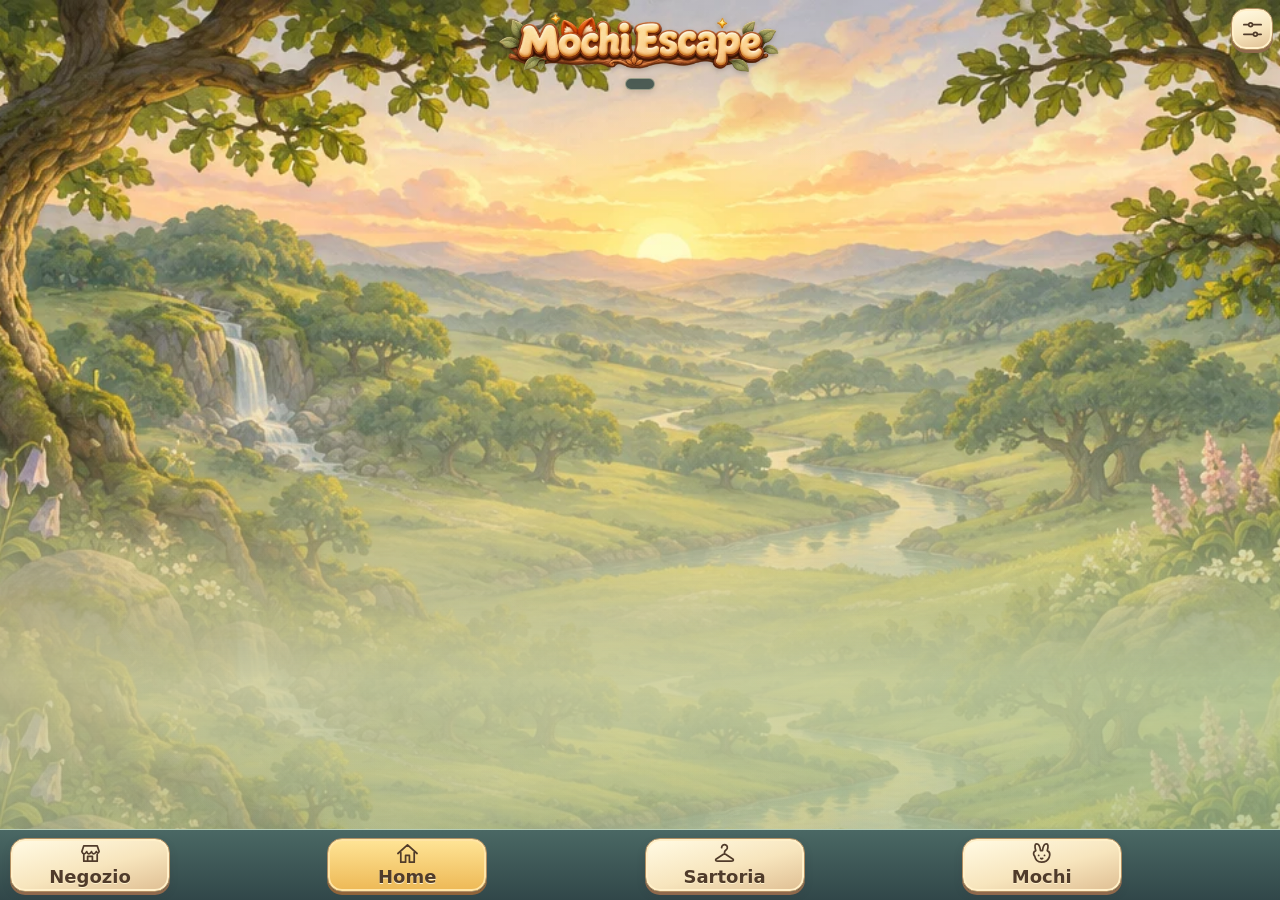
==== commit 5f22c139: "Mochi Escape 0.0.8 – costumi illustrati e sartoria indipendente" ====
--- a/radura/index.html
+++ b/radura/index.html
@@ -1,5 +1,5 @@
 <!doctype html><html lang="it"><head><meta charset="utf-8"><meta name="viewport" content="width=device-width,initial-scale=1,viewport-fit=cover"><title>Mochi Escape · Gli amici di Runa</title><link rel="stylesheet" href="stage.css"><link rel="stylesheet" href="finish.css"><link rel="stylesheet" href="journey.css"><link rel="stylesheet" href="wardrobe.css"><link rel="stylesheet" href="album.css"></head>
-<body><section id="home" aria-label="Schermata principale"><h1>Mochi Escape</h1><button id="chapter" aria-label="Apri l’atlante delle ambientazioni"></button><button class="wood" id="preferences" aria-label="Suoni e vibrazione"><svg class="emblem" viewBox="0 0 24 24" aria-hidden="true"><path d="M3 7h5m4 0h9M3 17h10m4 0h4M12 7a2 2 0 11-4 0 2 2 0 014 0Zm5 10a2 2 0 11-4 0 2 2 0 014 0Z"/></svg></button><div id="mapVista" aria-hidden="true"><div class="atlas-sky meadow"></div><div class="atlas-sky glacier"></div><div class="atlas-sky cosmos"></div><div class="atlas-mist"></div></div><div id="scrollMap" aria-label="Percorso dei tre mondi"><div id="trail"></div></div><section id="room" hidden><h2 id="roomTitle"></h2><div id="roomContent"></div></section><nav id="tabs" aria-label="Menu principale"><button id="shopTab"><svg class="emblem" viewBox="0 0 24 24" aria-hidden="true"><path d="M3 10l2-6h14l2 6M3 10q2 5 5 0 2 5 5 0 2 5 5 0 2 3 3 0M5 13v7h14v-7M9 20v-5h5v5"/></svg>Negozio</button><button id="homeTab"><svg class="emblem" viewBox="0 0 24 24" aria-hidden="true"><path d="M2 12l10-9 10 9M5 11v10h5v-7h4v7h5V11"/></svg>Home</button><button id="album"><svg class="emblem" viewBox="0 0 24 24" aria-hidden="true"><path d="M5 15q-3-4 1-6-2-7 1-7 3 0 4 7h2q1-7 4-7 3 0 1 7 4 2 2 7-2 5-8 5-6 0-7-6ZM9 14h.1m6 0h.1m-4 3q1 1 2 0"/></svg>Mochi</button></nav></section>
+<body><section id="home" aria-label="Schermata principale"><h1>Mochi Escape</h1><button id="chapter" aria-label="Apri l’atlante delle ambientazioni"></button><button class="wood" id="preferences" aria-label="Suoni e vibrazione"><svg class="emblem" viewBox="0 0 24 24" aria-hidden="true"><path d="M3 7h5m4 0h9M3 17h10m4 0h4M12 7a2 2 0 11-4 0 2 2 0 014 0Zm5 10a2 2 0 11-4 0 2 2 0 014 0Z"/></svg></button><div id="mapVista" aria-hidden="true"><div class="atlas-sky meadow"></div><div class="atlas-sky glacier"></div><div class="atlas-sky cosmos"></div><div class="atlas-mist"></div></div><div id="scrollMap" aria-label="Percorso dei tre mondi"><div id="trail"></div></div><section id="room" hidden><h2 id="roomTitle"></h2><div id="roomContent"></div></section><nav id="tabs" aria-label="Menu principale"><button id="shopTab"><svg class="emblem" viewBox="0 0 24 24" aria-hidden="true"><path d="M3 10l2-6h14l2 6M3 10q2 5 5 0 2 5 5 0 2 5 5 0 2 3 3 0M5 13v7h14v-7M9 20v-5h5v5"/></svg>Negozio</button><button id="homeTab"><svg class="emblem" viewBox="0 0 24 24" aria-hidden="true"><path d="M2 12l10-9 10 9M5 11v10h5v-7h4v7h5V11"/></svg>Home</button><button id="tailorTab"><svg class="emblem" viewBox="0 0 24 24" aria-hidden="true"><path d="M9 6a3 3 0 1 1 5 2c-1 1-2 1-2 3v1l9 6q1 2-2 2H5q-3 0-2-2l9-6"/></svg>Sartoria</button><button id="album"><svg class="emblem" viewBox="0 0 24 24" aria-hidden="true"><path d="M5 15q-3-4 1-6-2-7 1-7 3 0 4 7h2q1-7 4-7 3 0 1 7 4 2 2 7-2 5-8 5-6 0-7-6ZM9 14h.1m6 0h.1m-4 3q1 1 2 0"/></svg>Mochi</button></nav></section>
 <main id="stage" hidden><div id="scene" aria-hidden="true"></div><header><h1 id="stageTitle"></h1><p id="counter"></p><button id="support" class="wood" aria-label="Scegli un amico"></button></header>
 <section class="field" aria-label="Il sentiero"><div id="board" role="group" aria-label="Tavoliere di sei righe e sei colonne"></div></section>
 <section class="water"><div class="bench"><p id="message" role="status" aria-live="polite"></p><div id="pieces" aria-label="Pezzi disponibili"></div><button id="again" class="wood" hidden></button></div>
--- a/radura/wardrobe.css
+++ b/radura/wardrobe.css
@@ -1,7 +1,7 @@
-#home[data-tab=shop]{background:radial-gradient(ellipse at 50% 27%,#e6d7ae88,transparent 58%),repeating-linear-gradient(90deg,#bfa47518 0 1px,transparent 1px 23px),linear-gradient(135deg,#7c9989,#c8c8a3 47%,#859988)}
-#home[data-tab=shop] #room{width:min(97%,590px);margin:auto;padding:6px 5px 9px;overflow-y:auto}
-#home[data-tab=shop] #roomTitle{margin:0 0 7px;font:bold clamp(16px,4.5vmin,24px) Georgia;color:#344c42;text-shadow:0 1px #e4e9c6}
-#home[data-tab=shop] #roomContent{display:block}
+#home[data-tab=tailor]{background:radial-gradient(ellipse at 50% 27%,#e6d7ae88,transparent 58%),repeating-linear-gradient(90deg,#bfa47518 0 1px,transparent 1px 23px),linear-gradient(135deg,#7c9989,#c8c8a3 47%,#859988)}
+#home[data-tab=tailor] #room{width:min(97%,590px);margin:auto;padding:6px 5px 9px;overflow-y:auto}
+#home[data-tab=tailor] #roomTitle{margin:0 0 7px;font:bold clamp(16px,4.5vmin,24px) Georgia;color:#344c42;text-shadow:0 1px #e4e9c6}
+#home[data-tab=tailor] #roomContent{display:block}
 .atelier{position:relative;max-width:540px;margin:auto;border:clamp(4px,1.3vmin,8px) solid #886949;border-radius:24px 24px 17px 17px;padding:clamp(6px,2vmin,14px);background:repeating-linear-gradient(3deg,#9d753511 0 1px,transparent 2px 9px),linear-gradient(105deg,#f5e6c7,#fff4d9 44%,#e6cba2);box-shadow:0 0 0 2px #cfb184,inset 0 0 0 1px #fbebcd,0 5px 0 #655741,0 8px 16px #34484044}
 .fitting{position:relative;isolation:isolate;overflow:hidden;display:grid;justify-items:center;align-content:end;min-height:0;border-radius:15px 15px 7px 7px;border:1px solid #b3986b;padding:6px;background:radial-gradient(ellipse at 50% 25%,#fff5d1 2%,#e8e1b7 42%,#b2c0a2 100%)}
 .fitting::before,.fitting::after{content:'';position:absolute;inset:0 auto 0 0;width:20%;z-index:-1;clip-path:polygon(0 0,100% 0,82% 21%,48% 48%,38% 60%,63% 95%,0 100%);background:repeating-linear-gradient(76deg,#b8756b 0%,#cb9180 21%,#deaa94 28%,#ae7166 50%);filter:drop-shadow(2px 1px 2px #685b4d44)}
@@ -17,17 +17,29 @@
 .swatch img{width:100%;height:clamp(34px,7.1dvh,70px);object-fit:contain}.swatch[aria-pressed=true]{border-color:#5a7961;outline:2px solid #789b73;outline-offset:-3px;background:linear-gradient(#f4f1d7,#d3dfbf)}
 .swatch[aria-pressed=true]::after{content:'✓';position:absolute;right:3px;top:2px;background:#597b60;color:#fff9e7;font-size:10px;line-height:14px;width:14px;border-radius:50%}
 @media (max-height:620px){.fitting-fox{height:clamp(70px,18dvh,105px)}.swatch img{height:clamp(28px,5.3dvh,44px)}.rack-tabs{margin:5px 0}.swatch{min-height:47px}.atelier{padding:5px}}
-@media (max-height:470px) and (min-aspect-ratio:1/1){.atelier{display:grid;grid-template-columns:32% 1fr;column-gap:8px}.fitting{grid-row:1/3}.fitting-fox{height:90px}.rack-tabs{margin:0 0 4px}#home[data-tab=shop] #roomTitle{margin-bottom:2px}}
+@media (max-height:470px) and (min-aspect-ratio:1/1){.atelier{display:grid;grid-template-columns:32% 1fr;column-gap:8px}.fitting{grid-row:1/3}.fitting-fox{height:90px}.rack-tabs{margin:0 0 4px}#home[data-tab=tailor] #roomTitle{margin-bottom:2px}}
 .turntable{position:absolute;right:6px;bottom:31px;background:linear-gradient(#ffeed2,#e7c79d);border:1px solid #b49770;border-radius:12px;box-shadow:0 2px #a78865;color:#5a4734;font-weight:800;font-size:clamp(11px,3vmin,15px);min-height:38px;padding:4px 8px}
 
-#home[data-tab=shop]{background:#adc2a9 url("data:image/svg+xml,%3Csvg%20xmlns%3D%22http%3A%2F%2Fwww.w3.org%2F2000%2Fsvg%22%20viewBox%3D%220%200%20640%20840%22%20preserveAspectRatio%3D%22xMidYMid%20slice%22%3E%3Cdefs%3E%3ClinearGradient%20id%3D%22wall%22%20x2%3D%2280%25%22%20y2%3D%22100%25%22%3E%3Cstop%20stop-color%3D%22%238ea094%22%2F%3E%3Cstop%20offset%3D%22.5%22%20stop-color%3D%22%23d4cdb0%22%2F%3E%3Cstop%20offset%3D%221%22%20stop-color%3D%22%2390a795%22%2F%3E%3C%2FlinearGradient%3E%3ClinearGradient%20id%3D%22timber%22%20x2%3D%2220%25%22%20y2%3D%22100%25%22%3E%3Cstop%20stop-color%3D%22%23af8c64%22%2F%3E%3Cstop%20offset%3D%22.6%22%20stop-color%3D%22%23d4ab79%22%2F%3E%3Cstop%20offset%3D%221%22%20stop-color%3D%22%23916c51%22%2F%3E%3C%2FlinearGradient%3E%3Cpattern%20id%3D%22paper%22%20width%3D%2239%22%20height%3D%2239%22%20patternUnits%3D%22userSpaceOnUse%22%3E%3Cpath%20d%3D%22M20%202q3%209%2012%2018-10%207-12%2017Q16%2027%207%2020%2015%2010%2020%202Z%22%20fill%3D%22none%22%20stroke%3D%22%23687d6440%22%20stroke-width%3D%22.7%22%2F%3E%3Ccircle%20cx%3D%2220%22%20cy%3D%2220%22%20r%3D%221.1%22%20fill%3D%22%23f3efd4%22%2F%3E%3C%2Fpattern%3E%3Cg%20id%3D%22shelf%22%3E%3Cpath%20d%3D%22M0%2021h146l-8%209H0%22%20fill%3D%22%236f6c53%22%2F%3E%3Cpath%20d%3D%22M0%2016h149v7H0%22%20fill%3D%22url(%23timber)%22%2F%3E%3Cpath%20d%3D%22M32%2031v23l25-23%22%20fill%3D%22%23977857%22%2F%3E%3Cg%20stroke%3D%22%23966e57%22%3E%3Cpath%20d%3D%22M25%2015V-11h24v26%22%20fill%3D%22%23b67b76%22%2F%3E%3Cpath%20d%3D%22M21-12h32v4H21zm0%2024h32v4H21z%22%20fill%3D%22%23d7ae7c%22%2F%3E%3Cpath%20d%3D%22M27-7l20%205-20%202%2020%204-20%203%2020%202%22%20fill%3D%22none%22%20stroke%3D%22%23e4b19a%22%2F%3E%3C%2Fg%3E%3Cpath%20d%3D%22M64%2016Q59%2010%2064-12h31q5%2021-2%2028%22%20fill%3D%22%23c4d7c4%22%20stroke%3D%22%2392a790%22%2F%3E%3Cpath%20d%3D%22M74-10l-6-20m11%2020%203-23m0%2023%2010-18%22%20fill%3D%22none%22%20stroke%3D%22%23607f65%22%20stroke-width%3D%222%22%2F%3E%3Cpath%20d%3D%22M67-29q-10-1-11-9%2010-2%2013%208Zm15-3q-4-9%201-14%205%209%200%2014Zm9%204q-1-9%208-13%204%209-7%2014Z%22%20fill%3D%22%23708e6f%22%2F%3E%3C%2Fg%3E%3C%2Fdefs%3E%3Crect%20width%3D%22640%22%20height%3D%22840%22%20fill%3D%22url(%23wall)%22%2F%3E%3Crect%20width%3D%22640%22%20height%3D%22840%22%20fill%3D%22url(%23paper)%22%2F%3E%3Cpath%20d%3D%22M0%2040Q80%2086%20160%2054M480%2054q80%2032%20160-14%22%20stroke%3D%22%238c7959%22%20stroke-width%3D%223%22%20fill%3D%22none%22%2F%3E%3Cg%20fill%3D%22%23bf8d81%22%3E%3Cpath%20d%3D%22m28%2053%2020%206-15%2023Zm62%2013%2020-2-9%2022Zm474-2%2019-2-9%2022Z%22%2F%3E%3C%2Fg%3E%3Cg%20fill%3D%22%23e1be82%22%3E%3Cpath%20d%3D%22m59%2062%2019%203-13%2021Zm63-1%2020-4-6%2022Zm402-3%2020%205-13%2020Z%22%2F%3E%3C%2Fg%3E%3Cuse%20href%3D%22%23shelf%22%20transform%3D%22translate(0%20139)%22%2F%3E%3Cuse%20href%3D%22%23shelf%22%20transform%3D%22translate(640%20133)%20scale(-1%201)%22%2F%3E%3Cpath%20d%3D%22M0%20704h640v136H0Z%22%20fill%3D%22%239a8a72%22%2F%3E%3Cpath%20d%3D%22M0%20704h640v9H0Z%22%20fill%3D%22url(%23timber)%22%2F%3E%3Cpath%20d%3D%22m0%20776%20640-19m-640%2062%20640-26m-440-82L78%20840m364-129%2089%20129%22%20stroke%3D%22%237c715e%22%20opacity%3D%22.45%22%20fill%3D%22none%22%2F%3E%3C%2Fsvg%3E") center/cover no-repeat}
+#home[data-tab=tailor]{background:#adc2a9 url("data:image/svg+xml,%3Csvg%20xmlns%3D%22http%3A%2F%2Fwww.w3.org%2F2000%2Fsvg%22%20viewBox%3D%220%200%20640%20840%22%20preserveAspectRatio%3D%22xMidYMid%20slice%22%3E%3Cdefs%3E%3ClinearGradient%20id%3D%22wall%22%20x2%3D%2280%25%22%20y2%3D%22100%25%22%3E%3Cstop%20stop-color%3D%22%238ea094%22%2F%3E%3Cstop%20offset%3D%22.5%22%20stop-color%3D%22%23d4cdb0%22%2F%3E%3Cstop%20offset%3D%221%22%20stop-color%3D%22%2390a795%22%2F%3E%3C%2FlinearGradient%3E%3ClinearGradient%20id%3D%22timber%22%20x2%3D%2220%25%22%20y2%3D%22100%25%22%3E%3Cstop%20stop-color%3D%22%23af8c64%22%2F%3E%3Cstop%20offset%3D%22.6%22%20stop-color%3D%22%23d4ab79%22%2F%3E%3Cstop%20offset%3D%221%22%20stop-color%3D%22%23916c51%22%2F%3E%3C%2FlinearGradient%3E%3Cpattern%20id%3D%22paper%22%20width%3D%2239%22%20height%3D%2239%22%20patternUnits%3D%22userSpaceOnUse%22%3E%3Cpath%20d%3D%22M20%202q3%209%2012%2018-10%207-12%2017Q16%2027%207%2020%2015%2010%2020%202Z%22%20fill%3D%22none%22%20stroke%3D%22%23687d6440%22%20stroke-width%3D%22.7%22%2F%3E%3Ccircle%20cx%3D%2220%22%20cy%3D%2220%22%20r%3D%221.1%22%20fill%3D%22%23f3efd4%22%2F%3E%3C%2Fpattern%3E%3Cg%20id%3D%22shelf%22%3E%3Cpath%20d%3D%22M0%2021h146l-8%209H0%22%20fill%3D%22%236f6c53%22%2F%3E%3Cpath%20d%3D%22M0%2016h149v7H0%22%20fill%3D%22url(%23timber)%22%2F%3E%3Cpath%20d%3D%22M32%2031v23l25-23%22%20fill%3D%22%23977857%22%2F%3E%3Cg%20stroke%3D%22%23966e57%22%3E%3Cpath%20d%3D%22M25%2015V-11h24v26%22%20fill%3D%22%23b67b76%22%2F%3E%3Cpath%20d%3D%22M21-12h32v4H21zm0%2024h32v4H21z%22%20fill%3D%22%23d7ae7c%22%2F%3E%3Cpath%20d%3D%22M27-7l20%205-20%202%2020%204-20%203%2020%202%22%20fill%3D%22none%22%20stroke%3D%22%23e4b19a%22%2F%3E%3C%2Fg%3E%3Cpath%20d%3D%22M64%2016Q59%2010%2064-12h31q5%2021-2%2028%22%20fill%3D%22%23c4d7c4%22%20stroke%3D%22%2392a790%22%2F%3E%3Cpath%20d%3D%22M74-10l-6-20m11%2020%203-23m0%2023%2010-18%22%20fill%3D%22none%22%20stroke%3D%22%23607f65%22%20stroke-width%3D%222%22%2F%3E%3Cpath%20d%3D%22M67-29q-10-1-11-9%2010-2%2013%208Zm15-3q-4-9%201-14%205%209%200%2014Zm9%204q-1-9%208-13%204%209-7%2014Z%22%20fill%3D%22%23708e6f%22%2F%3E%3C%2Fg%3E%3C%2Fdefs%3E%3Crect%20width%3D%22640%22%20height%3D%22840%22%20fill%3D%22url(%23wall)%22%2F%3E%3Crect%20width%3D%22640%22%20height%3D%22840%22%20fill%3D%22url(%23paper)%22%2F%3E%3Cpath%20d%3D%22M0%2040Q80%2086%20160%2054M480%2054q80%2032%20160-14%22%20stroke%3D%22%238c7959%22%20stroke-width%3D%223%22%20fill%3D%22none%22%2F%3E%3Cg%20fill%3D%22%23bf8d81%22%3E%3Cpath%20d%3D%22m28%2053%2020%206-15%2023Zm62%2013%2020-2-9%2022Zm474-2%2019-2-9%2022Z%22%2F%3E%3C%2Fg%3E%3Cg%20fill%3D%22%23e1be82%22%3E%3Cpath%20d%3D%22m59%2062%2019%203-13%2021Zm63-1%2020-4-6%2022Zm402-3%2020%205-13%2020Z%22%2F%3E%3C%2Fg%3E%3Cuse%20href%3D%22%23shelf%22%20transform%3D%22translate(0%20139)%22%2F%3E%3Cuse%20href%3D%22%23shelf%22%20transform%3D%22translate(640%20133)%20scale(-1%201)%22%2F%3E%3Cpath%20d%3D%22M0%20704h640v136H0Z%22%20fill%3D%22%239a8a72%22%2F%3E%3Cpath%20d%3D%22M0%20704h640v9H0Z%22%20fill%3D%22url(%23timber)%22%2F%3E%3Cpath%20d%3D%22m0%20776%20640-19m-640%2062%20640-26m-440-82L78%20840m364-129%2089%20129%22%20stroke%3D%22%237c715e%22%20opacity%3D%22.45%22%20fill%3D%22none%22%2F%3E%3C%2Fsvg%3E") center/cover no-repeat}
 
 .workshop-props{display:none;pointer-events:none}
-#home[data-tab=shop] .workshop-props{display:block;position:absolute;inset:0;overflow:hidden;z-index:0;background:radial-gradient(ellipse at 25% 8%,#fff5d67a,transparent 38%),repeating-linear-gradient(3deg,#72867a0f 0 1px,transparent 1px 9px),linear-gradient(125deg,#a5b5a6,#d5ceb0 47%,#93ab9d)}
+#home[data-tab=tailor] .workshop-props{display:block;position:absolute;inset:0;overflow:hidden;z-index:0;background:radial-gradient(ellipse at 25% 8%,#fff5d67a,transparent 38%),repeating-linear-gradient(3deg,#72867a0f 0 1px,transparent 1px 9px),linear-gradient(125deg,#a5b5a6,#d5ceb0 47%,#93ab9d)}
 .workshop-props img{position:absolute;object-fit:contain}
 .prop-shelf{width:min(32vw,178px);top:4.8%;left:-3%;transform:rotate(-3deg)}.prop-lamp{width:min(15vw,90px);top:4.5%;right:0}
 .prop-fabric{width:min(29vw,158px);left:-4%;bottom:6%}.prop-pins{width:min(24vw,130px);right:-2%;bottom:7%}
-#home[data-tab=shop] #room,#home[data-tab=shop] #tabs{position:relative;z-index:1}#home[data-tab=shop] #roomTitle{position:absolute;clip-path:inset(50%);width:1px;height:1px;overflow:hidden}
-#home[data-tab=shop] .fitting{background:radial-gradient(ellipse at 56% 32%,#fff8df 2%,#eee5c4 42%,#b5c7ac 90%)}
-#home[data-tab=shop] .rack-tabs button[aria-pressed=true]{background:linear-gradient(#66877b,#48675e)}
-#home[data-tab=shop] .atelier{background:repeating-linear-gradient(3deg,#a77c4b0f 0 1px,transparent 1px 8px),linear-gradient(155deg,#eddec2,#fff4de 40%,#d6c5a6);border-color:#957353}
+#home[data-tab=tailor] #room,#home[data-tab=tailor] #tabs{position:relative;z-index:1}#home[data-tab=tailor] #roomTitle{position:absolute;clip-path:inset(50%);width:1px;height:1px;overflow:hidden}
+#home[data-tab=tailor] .fitting{background:radial-gradient(ellipse at 56% 32%,#fff8df 2%,#eee5c4 42%,#b5c7ac 90%)}
+#home[data-tab=tailor] .rack-tabs button[aria-pressed=true]{background:linear-gradient(#66877b,#48675e)}
+#home[data-tab=tailor] .atelier{background:repeating-linear-gradient(3deg,#a77c4b0f 0 1px,transparent 1px 8px),linear-gradient(155deg,#eddec2,#fff4de 40%,#d6c5a6);border-color:#957353}
+#home #tabs{display:grid;grid-template-columns:repeat(4,minmax(0,1fr));gap:clamp(3px,1vw,9px)}
+#home #tabs>button{width:100%;min-width:0;padding-inline:2px;font-size:clamp(12px,3.3vw,18px)}
+#home[data-tab=shop]{background:linear-gradient(180deg,#254b49,#365e51 40%,#806446)}
+#home[data-tab=shop] #room{display:flex;flex:1;flex-direction:column;justify-content:center;align-items:stretch;min-height:0;width:min(100%,680px);margin:0 auto;padding:clamp(8px,2vw,18px)}
+#home[data-tab=shop] #roomTitle{color:#fff1c9;text-shadow:0 2px 2px #243637;margin:0 0 8px}
+#home[data-tab=shop] #roomContent{display:flex;flex-direction:column;min-height:0}
+.emporium{display:flex;align-items:flex-end;justify-content:center;height:min(65dvh,650px);border:3px solid #b28a56;border-radius:18px;overflow:hidden;background:#463627 url('islands/emporio.webp') center center/cover no-repeat;box-shadow:0 5px 0 #423b2e}
+.emporium-note{width:100%;text-align:center;padding:clamp(10px,3dvh,28px) 8%;color:#fff4d8;background:linear-gradient(transparent,#263a34f5 25%);text-shadow:0 1px 2px #273329}
+.emporium-note h3{font:bold clamp(20px,5.2vw,32px) Georgia;margin:12px 0 4px}
+.emporium-note p{max-width:36ch;margin:0 auto 10px;font-size:clamp(13px,3.6vw,18px);line-height:1.35}
+.fitting-fox{filter:none}
+#home[data-tab=shop] #roomTitle{position:absolute;clip-path:inset(50%);width:1px;height:1px;overflow:hidden}
